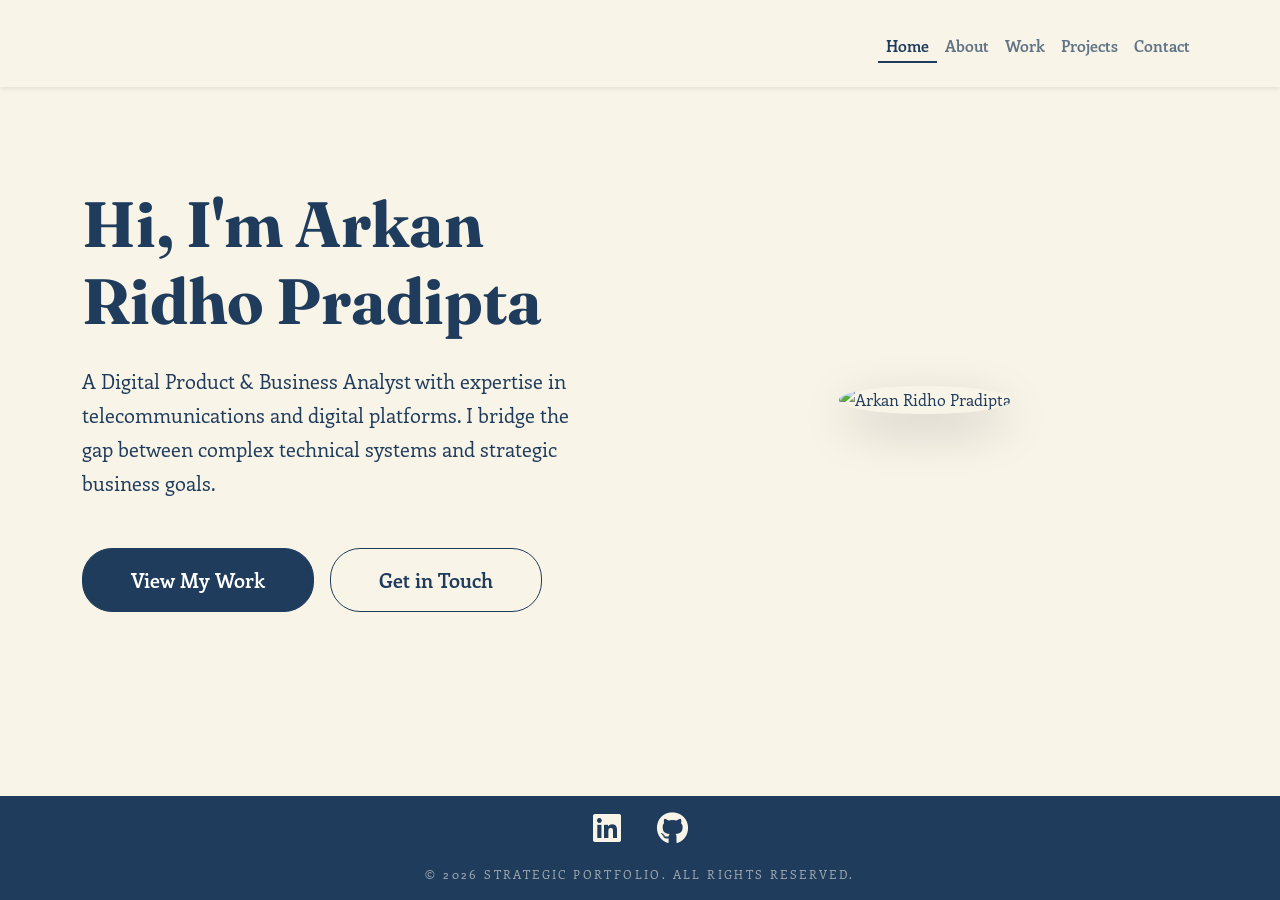
==== index.html @ 42a2ca0a "first commit" ====
<!DOCTYPE html>
<html lang="en">
<head>
    <title>Home - Arkan Ridho Pradipta | Digital Product & Business Analyst</title>
    <div id="head-placeholder"></div>
</head>
<body class="d-flex flex-column h-100">
    <div class="wrapper">
        <div id="navbar-placeholder"></div>

        <section class="hero-section">
            <div class="container hero-content py-5">
                <div class="row align-items-center">
                    <div class="col-lg-6 order-lg-2 text-center mb-4 mb-lg-0 animate-on-scroll">
                        <img src="https://avatars.githubusercontent.com/u/172613538?v=4" class="img-fluid hero-image shadow-lg" alt="Arkan Ridho Pradipta">
                    </div>
                    <div class="col-lg-6 order-lg-1 text-center text-lg-start pe-lg-5 stagger-children">
                        <h1 class="display-3 fw-bold mb-4">Hi, I'm Arkan Ridho Pradipta</h1>
                        <p class="lead mb-5">A Digital Product & Business Analyst with expertise in telecommunications and digital platforms. I bridge the gap between complex technical systems and strategic business goals.</p>
                        <div class="d-flex flex-column flex-sm-row justify-content-center justify-content-lg-start gap-3">
                            <a href="projects.html" class="btn btn-primary btn-lg px-5 py-3">View My Work</a>
                            <a href="contact.html" class="btn btn-outline-primary btn-lg px-5 py-3">Get in Touch</a>
                        </div>
                    </div>
                </div>
            </div>
        </section>
    </div>

    <!-- Placeholder Footer: Div ini memuat konten footer secara dinamis dari _footer.html -->
    <div id="footer-placeholder"></div>
    <script src="https://cdn.jsdelivr.net/npm/bootstrap@5.3.3/dist/js/bootstrap.bundle.min.js"></script>
    <script src="script.js"></script>
</body>
</html>
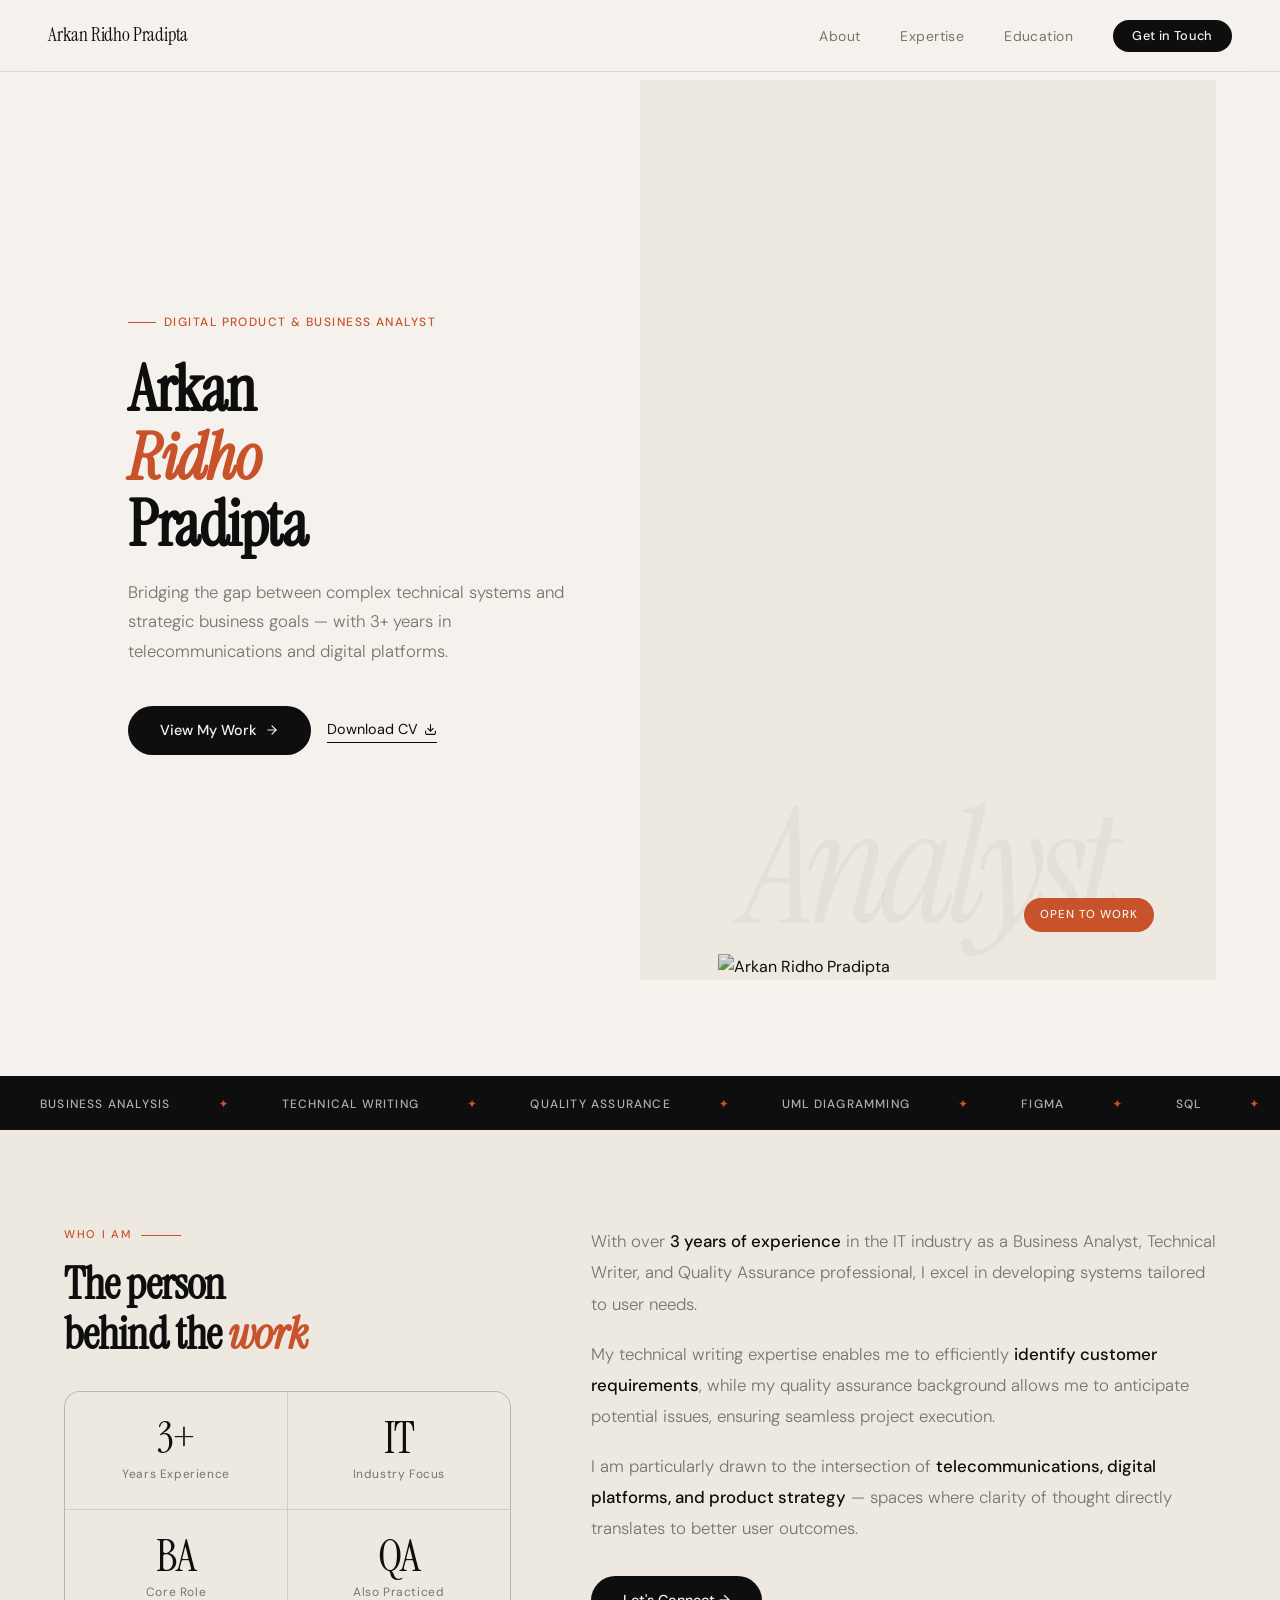
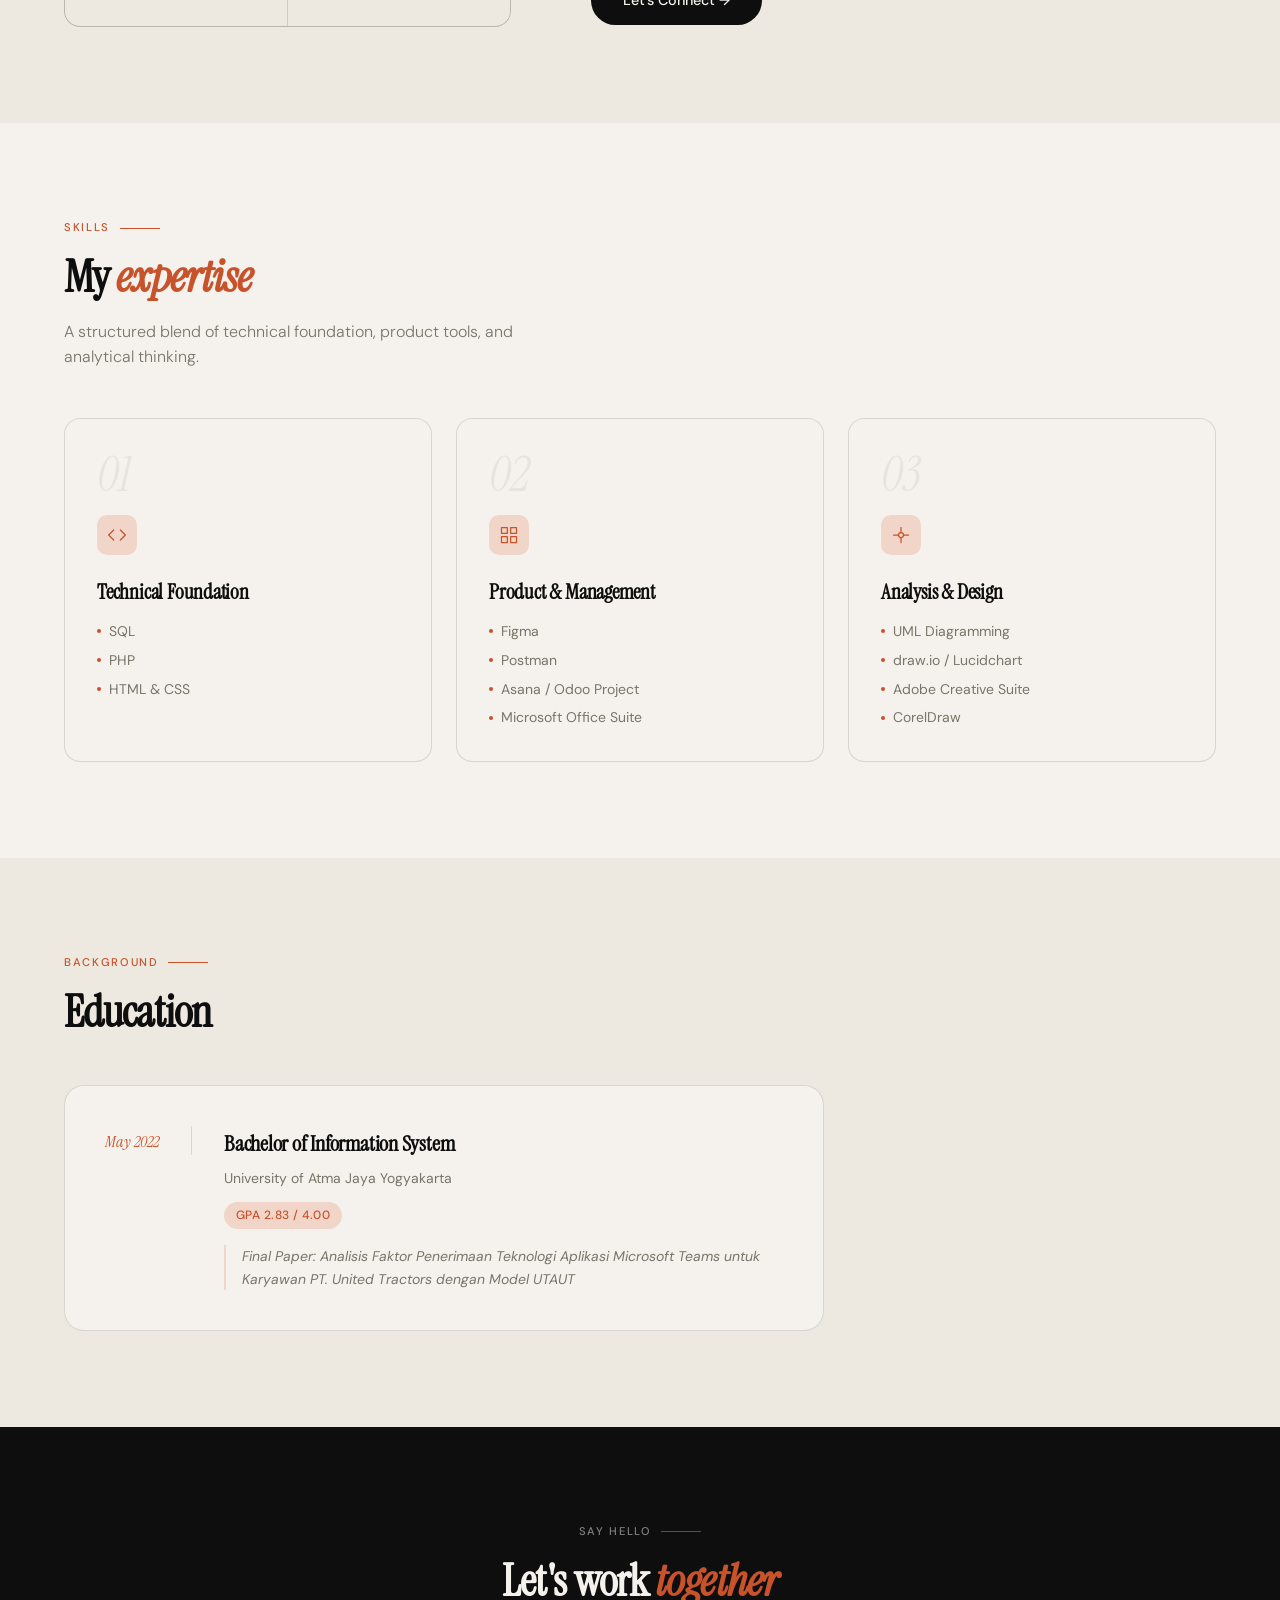
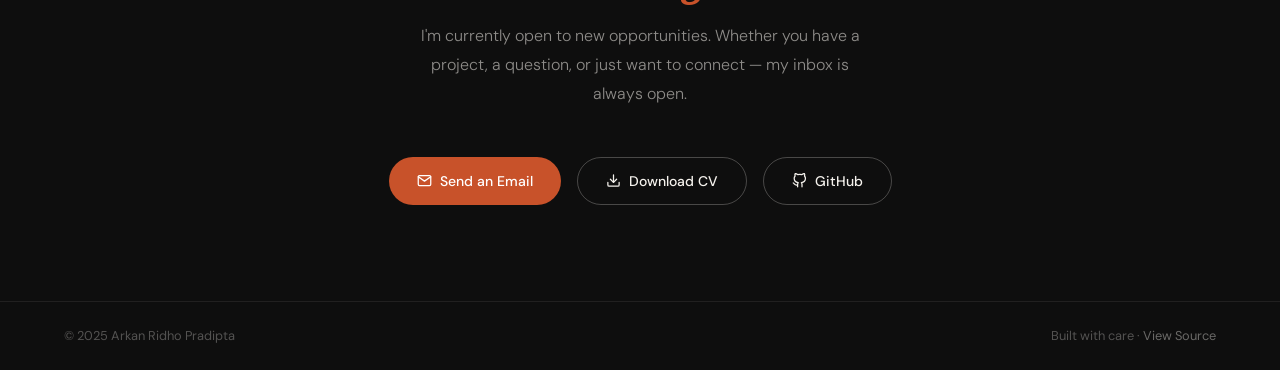
==== commit 2522368d: "redesign: new editorial portofolio layout" ====
--- a/index.html
+++ b/index.html
@@ -1,35 +1,740 @@
 <!DOCTYPE html>
 <html lang="en">
 <head>
-    <title>Home - Arkan Ridho Pradipta | Digital Product & Business Analyst</title>
-    <div id="head-placeholder"></div>
+<meta charset="UTF-8">
+<meta name="viewport" content="width=device-width, initial-scale=1.0">
+<title>Arkan Ridho Pradipta — Digital Product & Business Analyst</title>
+<link rel="preconnect" href="https://fonts.googleapis.com">
+<link rel="preconnect" href="https://fonts.gstatic.com" crossorigin>
+<link href="https://fonts.googleapis.com/css2?family=Instrument+Serif:ital@0;1&family=DM+Sans:ital,opsz,wght@0,9..40,300;0,9..40,400;0,9..40,500;1,9..40,300&display=swap" rel="stylesheet">
+<style>
+  *, *::before, *::after { box-sizing: border-box; margin: 0; padding: 0; }
+
+  :root {
+    --ink: #0e0e0e;
+    --paper: #f5f2ed;
+    --paper-warm: #ede9e0;
+    --accent: #c8522a;
+    --accent-light: #f0d5c8;
+    --muted: #7a7469;
+    --border: rgba(14,14,14,0.12);
+    --serif: 'Instrument Serif', Georgia, serif;
+    --sans: 'DM Sans', system-ui, sans-serif;
+  }
+
+  html { scroll-behavior: smooth; }
+
+  body {
+    background: var(--paper);
+    color: var(--ink);
+    font-family: var(--sans);
+    font-size: 16px;
+    line-height: 1.6;
+    overflow-x: hidden;
+  }
+
+  /* ── NAV ── */
+  nav {
+    position: fixed;
+    top: 0; left: 0; right: 0;
+    z-index: 100;
+    display: flex;
+    justify-content: space-between;
+    align-items: center;
+    padding: 1.25rem 3rem;
+    background: rgba(245,242,237,0.85);
+    backdrop-filter: blur(12px);
+    border-bottom: 1px solid var(--border);
+  }
+  .nav-logo {
+    font-family: var(--serif);
+    font-size: 1.2rem;
+    color: var(--ink);
+    text-decoration: none;
+    letter-spacing: -0.01em;
+  }
+  .nav-links {
+    display: flex;
+    gap: 2.5rem;
+    list-style: none;
+  }
+  .nav-links a {
+    color: var(--muted);
+    text-decoration: none;
+    font-size: 0.875rem;
+    font-weight: 400;
+    letter-spacing: 0.03em;
+    transition: color 0.2s;
+  }
+  .nav-links a:hover { color: var(--ink); }
+
+  .nav-cta {
+    background: var(--ink);
+    color: var(--paper) !important;
+    padding: 0.45rem 1.2rem;
+    border-radius: 100px;
+    font-size: 0.8rem !important;
+    font-weight: 500 !important;
+    transition: background 0.2s !important;
+  }
+  .nav-cta:hover { background: var(--accent) !important; color: #fff !important; }
+
+  /* ── HERO ── */
+  .hero {
+    min-height: 100vh;
+    display: grid;
+    grid-template-columns: 1fr 1fr;
+    align-items: center;
+    padding-top: 5rem;
+    overflow: hidden;
+  }
+
+  .hero-left {
+    padding: 5rem 3rem 5rem 4rem;
+    position: relative;
+    z-index: 2;
+  }
+
+  .hero-eyebrow {
+    display: inline-flex;
+    align-items: center;
+    gap: 0.5rem;
+    font-size: 0.75rem;
+    font-weight: 500;
+    letter-spacing: 0.12em;
+    text-transform: uppercase;
+    color: var(--accent);
+    margin-bottom: 1.5rem;
+  }
+  .hero-eyebrow::before {
+    content: '';
+    display: block;
+    width: 28px;
+    height: 1px;
+    background: var(--accent);
+  }
+
+  .hero-name {
+    font-family: var(--serif);
+    font-size: clamp(3rem, 5vw, 5.5rem);
+    line-height: 1.05;
+    letter-spacing: -0.02em;
+    color: var(--ink);
+    margin-bottom: 1.25rem;
+  }
+  .hero-name em {
+    font-style: italic;
+    color: var(--accent);
+  }
+
+  .hero-desc {
+    font-size: 1.05rem;
+    color: var(--muted);
+    max-width: 440px;
+    line-height: 1.75;
+    margin-bottom: 2.5rem;
+    font-weight: 300;
+  }
+
+  .hero-actions {
+    display: flex;
+    gap: 1rem;
+    align-items: center;
+    flex-wrap: wrap;
+  }
+  .btn-primary-hero {
+    background: var(--ink);
+    color: var(--paper);
+    text-decoration: none;
+    padding: 0.8rem 2rem;
+    border-radius: 100px;
+    font-size: 0.9rem;
+    font-weight: 500;
+    transition: background 0.2s, transform 0.15s;
+    display: inline-flex;
+    align-items: center;
+    gap: 0.5rem;
+  }
+  .btn-primary-hero:hover { background: var(--accent); transform: translateY(-1px); }
+  .btn-secondary-hero {
+    color: var(--ink);
+    text-decoration: none;
+    font-size: 0.9rem;
+    font-weight: 400;
+    display: inline-flex;
+    align-items: center;
+    gap: 0.4rem;
+    border-bottom: 1px solid var(--ink);
+    padding-bottom: 1px;
+    transition: color 0.2s, border-color 0.2s;
+  }
+  .btn-secondary-hero:hover { color: var(--accent); border-color: var(--accent); }
+
+  .hero-right {
+    height: 100vh;
+    position: relative;
+    background: var(--paper-warm);
+    display: flex;
+    align-items: flex-end;
+    justify-content: center;
+    overflow: hidden;
+  }
+  .hero-img-wrap {
+    position: relative;
+    width: 100%;
+    max-width: 420px;
+    margin: 0 auto;
+  }
+  .hero-img {
+    width: 100%;
+    display: block;
+    filter: grayscale(15%);
+    mix-blend-mode: multiply;
+  }
+  .hero-tag {
+    position: absolute;
+    background: var(--ink);
+    color: var(--paper);
+    font-size: 0.72rem;
+    font-weight: 500;
+    letter-spacing: 0.08em;
+    text-transform: uppercase;
+    padding: 0.5rem 1rem;
+    border-radius: 100px;
+  }
+  .hero-tag-1 { top: 2rem; left: -1rem; }
+  .hero-tag-2 { bottom: 3rem; right: -1rem; background: var(--accent); }
+  .hero-bg-text {
+    position: absolute;
+    bottom: -1rem;
+    left: 50%;
+    transform: translateX(-50%);
+    font-family: var(--serif);
+    font-size: 10rem;
+    color: rgba(14,14,14,0.04);
+    white-space: nowrap;
+    pointer-events: none;
+    letter-spacing: -0.05em;
+    font-style: italic;
+  }
+
+  /* ── MARQUEE STRIP ── */
+  .marquee-strip {
+    background: var(--ink);
+    color: var(--paper);
+    padding: 0.9rem 0;
+    overflow: hidden;
+    white-space: nowrap;
+  }
+  .marquee-inner {
+    display: inline-block;
+    animation: marquee 22s linear infinite;
+  }
+  .marquee-inner span {
+    font-size: 0.75rem;
+    font-weight: 500;
+    letter-spacing: 0.1em;
+    text-transform: uppercase;
+    margin: 0 2.5rem;
+    opacity: 0.7;
+  }
+  .marquee-inner .dot {
+    color: var(--accent);
+    opacity: 1;
+    margin: 0 0.5rem;
+  }
+  @keyframes marquee {
+    from { transform: translateX(0); }
+    to { transform: translateX(-50%); }
+  }
+
+  /* ── SECTIONS ── */
+  section { padding: 6rem 4rem; }
+
+  .section-label {
+    font-size: 0.7rem;
+    font-weight: 500;
+    letter-spacing: 0.15em;
+    text-transform: uppercase;
+    color: var(--accent);
+    margin-bottom: 1rem;
+    display: flex;
+    align-items: center;
+    gap: 0.6rem;
+  }
+  .section-label::after {
+    content: '';
+    flex: 1;
+    max-width: 40px;
+    height: 1px;
+    background: var(--accent);
+  }
+  .section-title {
+    font-family: var(--serif);
+    font-size: clamp(2.2rem, 3.5vw, 3.2rem);
+    line-height: 1.1;
+    letter-spacing: -0.02em;
+    margin-bottom: 1rem;
+  }
+  .section-title em { font-style: italic; color: var(--accent); }
+
+  /* ── ABOUT ── */
+  #about {
+    background: var(--paper-warm);
+    display: grid;
+    grid-template-columns: 1fr 1.4fr;
+    gap: 5rem;
+    align-items: start;
+  }
+  .about-stats {
+    display: grid;
+    grid-template-columns: 1fr 1fr;
+    gap: 1px;
+    background: var(--border);
+    border: 1px solid var(--border);
+    border-radius: 1rem;
+    overflow: hidden;
+    margin-top: 2rem;
+  }
+  .stat-cell {
+    background: var(--paper-warm);
+    padding: 1.5rem;
+    text-align: center;
+  }
+  .stat-num {
+    font-family: var(--serif);
+    font-size: 2.8rem;
+    line-height: 1;
+    letter-spacing: -0.03em;
+    color: var(--ink);
+    display: block;
+  }
+  .stat-label { font-size: 0.75rem; color: var(--muted); margin-top: 0.3rem; letter-spacing: 0.05em; }
+
+  .about-body p {
+    color: var(--muted);
+    font-weight: 300;
+    line-height: 1.85;
+    margin-bottom: 1.2rem;
+    font-size: 1.05rem;
+  }
+  .about-body p strong { color: var(--ink); font-weight: 500; }
+
+  /* ── EXPERTISE ── */
+  #expertise { background: var(--paper); }
+  .expertise-grid {
+    display: grid;
+    grid-template-columns: repeat(3, 1fr);
+    gap: 1.5rem;
+    margin-top: 3rem;
+  }
+  .expertise-card {
+    border: 1px solid var(--border);
+    border-radius: 1rem;
+    padding: 2rem;
+    background: var(--paper);
+    transition: border-color 0.2s, transform 0.2s, box-shadow 0.2s;
+    position: relative;
+    overflow: hidden;
+  }
+  .expertise-card::before {
+    content: '';
+    position: absolute;
+    top: 0; left: 0; right: 0;
+    height: 3px;
+    background: var(--accent);
+    transform: scaleX(0);
+    transform-origin: left;
+    transition: transform 0.3s ease;
+  }
+  .expertise-card:hover::before { transform: scaleX(1); }
+  .expertise-card:hover {
+    border-color: rgba(200,82,42,0.3);
+    transform: translateY(-3px);
+    box-shadow: 0 16px 40px rgba(14,14,14,0.08);
+  }
+  .expertise-num {
+    font-family: var(--serif);
+    font-size: 3rem;
+    color: rgba(14,14,14,0.06);
+    line-height: 1;
+    margin-bottom: 1rem;
+    font-style: italic;
+  }
+  .expertise-icon {
+    width: 40px;
+    height: 40px;
+    background: var(--accent-light);
+    border-radius: 10px;
+    display: flex;
+    align-items: center;
+    justify-content: center;
+    margin-bottom: 1.25rem;
+  }
+  .expertise-icon svg { width: 20px; height: 20px; stroke: var(--accent); fill: none; stroke-width: 1.5; stroke-linecap: round; stroke-linejoin: round; }
+  .expertise-card h3 {
+    font-family: var(--serif);
+    font-size: 1.3rem;
+    margin-bottom: 0.75rem;
+    letter-spacing: -0.01em;
+  }
+  .expertise-list {
+    list-style: none;
+    display: flex;
+    flex-direction: column;
+    gap: 0.4rem;
+  }
+  .expertise-list li {
+    font-size: 0.875rem;
+    color: var(--muted);
+    display: flex;
+    align-items: center;
+    gap: 0.5rem;
+  }
+  .expertise-list li::before {
+    content: '';
+    width: 4px;
+    height: 4px;
+    border-radius: 50%;
+    background: var(--accent);
+    flex-shrink: 0;
+  }
+
+  /* ── EDUCATION ── */
+  #education {
+    background: var(--paper-warm);
+  }
+  .edu-card {
+    max-width: 760px;
+    background: var(--paper);
+    border: 1px solid var(--border);
+    border-radius: 1.25rem;
+    padding: 2.5rem;
+    margin-top: 3rem;
+    display: grid;
+    grid-template-columns: auto 1fr;
+    gap: 2rem;
+    align-items: start;
+  }
+  .edu-year {
+    font-family: var(--serif);
+    font-size: 1rem;
+    color: var(--accent);
+    font-style: italic;
+    white-space: nowrap;
+    padding-top: 0.2rem;
+    border-right: 1px solid var(--border);
+    padding-right: 2rem;
+  }
+  .edu-body h3 {
+    font-family: var(--serif);
+    font-size: 1.4rem;
+    margin-bottom: 0.3rem;
+    letter-spacing: -0.01em;
+  }
+  .edu-school { font-size: 0.875rem; color: var(--muted); margin-bottom: 0.75rem; }
+  .edu-gpa {
+    display: inline-block;
+    background: var(--accent-light);
+    color: var(--accent);
+    font-size: 0.75rem;
+    font-weight: 500;
+    padding: 0.25rem 0.75rem;
+    border-radius: 100px;
+    letter-spacing: 0.04em;
+    margin-bottom: 1rem;
+  }
+  .edu-thesis {
+    font-size: 0.875rem;
+    color: var(--muted);
+    font-style: italic;
+    line-height: 1.6;
+    border-left: 2px solid var(--accent-light);
+    padding-left: 1rem;
+  }
+
+  /* ── CONTACT ── */
+  #contact {
+    background: var(--ink);
+    color: var(--paper);
+    text-align: center;
+  }
+  #contact .section-label { justify-content: center; color: rgba(245,242,237,0.5); }
+  #contact .section-label::after { background: rgba(245,242,237,0.3); }
+  #contact .section-title { color: var(--paper); }
+  #contact .section-title em { color: var(--accent); }
+  .contact-sub {
+    font-size: 1rem;
+    color: rgba(245,242,237,0.55);
+    max-width: 460px;
+    margin: 1rem auto 3rem;
+    font-weight: 300;
+    line-height: 1.8;
+  }
+  .contact-links {
+    display: flex;
+    justify-content: center;
+    gap: 1rem;
+    flex-wrap: wrap;
+  }
+  .contact-btn {
+    display: inline-flex;
+    align-items: center;
+    gap: 0.5rem;
+    text-decoration: none;
+    padding: 0.75rem 1.75rem;
+    border-radius: 100px;
+    font-size: 0.875rem;
+    font-weight: 500;
+    transition: all 0.2s;
+  }
+  .contact-btn-primary { background: var(--accent); color: #fff; }
+  .contact-btn-primary:hover { background: #b54520; transform: translateY(-1px); }
+  .contact-btn-outline { border: 1px solid rgba(245,242,237,0.25); color: var(--paper); }
+  .contact-btn-outline:hover { border-color: rgba(245,242,237,0.6); background: rgba(245,242,237,0.08); }
+
+  /* ── FOOTER ── */
+  footer {
+    background: var(--ink);
+    border-top: 1px solid rgba(245,242,237,0.08);
+    padding: 1.5rem 4rem;
+    display: flex;
+    justify-content: space-between;
+    align-items: center;
+    font-size: 0.8rem;
+    color: rgba(245,242,237,0.3);
+  }
+  footer a { color: rgba(245,242,237,0.4); text-decoration: none; }
+  footer a:hover { color: var(--accent); }
+
+  /* ── ANIMATIONS ── */
+  .fade-up {
+    opacity: 0;
+    transform: translateY(24px);
+    transition: opacity 0.6s ease, transform 0.6s ease;
+  }
+  .fade-up.visible { opacity: 1; transform: none; }
+  .fade-up:nth-child(2) { transition-delay: 0.1s; }
+  .fade-up:nth-child(3) { transition-delay: 0.2s; }
+  .fade-up:nth-child(4) { transition-delay: 0.3s; }
+
+  /* ── RESPONSIVE ── */
+  @media (max-width: 900px) {
+    nav { padding: 1rem 1.5rem; }
+    .nav-links { display: none; }
+    .hero { grid-template-columns: 1fr; min-height: auto; }
+    .hero-left { padding: 6rem 1.5rem 3rem; }
+    .hero-right { height: 55vw; }
+    #about { grid-template-columns: 1fr; padding: 4rem 1.5rem; gap: 2rem; }
+    section { padding: 4rem 1.5rem; }
+    .expertise-grid { grid-template-columns: 1fr; }
+    .edu-card { grid-template-columns: 1fr; gap: 1rem; }
+    .edu-year { border-right: none; border-bottom: 1px solid var(--border); padding-bottom: 1rem; padding-right: 0; }
+    footer { flex-direction: column; gap: 0.5rem; text-align: center; padding: 1.5rem; }
+  }
+</style>
 </head>
-<body class="d-flex flex-column h-100">
-    <div class="wrapper">
-        <div id="navbar-placeholder"></div>
-
-        <section class="hero-section">
-            <div class="container hero-content py-5">
-                <div class="row align-items-center">
-                    <div class="col-lg-6 order-lg-2 text-center mb-4 mb-lg-0 animate-on-scroll">
-                        <img src="https://avatars.githubusercontent.com/u/172613538?v=4" class="img-fluid hero-image shadow-lg" alt="Arkan Ridho Pradipta">
-                    </div>
-                    <div class="col-lg-6 order-lg-1 text-center text-lg-start pe-lg-5 stagger-children">
-                        <h1 class="display-3 fw-bold mb-4">Hi, I'm Arkan Ridho Pradipta</h1>
-                        <p class="lead mb-5">A Digital Product & Business Analyst with expertise in telecommunications and digital platforms. I bridge the gap between complex technical systems and strategic business goals.</p>
-                        <div class="d-flex flex-column flex-sm-row justify-content-center justify-content-lg-start gap-3">
-                            <a href="projects.html" class="btn btn-primary btn-lg px-5 py-3">View My Work</a>
-                            <a href="contact.html" class="btn btn-outline-primary btn-lg px-5 py-3">Get in Touch</a>
-                        </div>
-                    </div>
-                </div>
-            </div>
-        </section>
+<body>
+
+<!-- NAV -->
+<nav>
+  <a href="#" class="nav-logo">Arkan Ridho Pradipta</a>
+  <ul class="nav-links">
+    <li><a href="#about">About</a></li>
+    <li><a href="#expertise">Expertise</a></li>
+    <li><a href="#education">Education</a></li>
+    <li><a href="#contact" class="nav-cta">Get in Touch</a></li>
+  </ul>
+</nav>
+
+<!-- HERO -->
+<section class="hero">
+  <div class="hero-left">
+    <div class="hero-eyebrow">Digital Product & Business Analyst</div>
+    <h1 class="hero-name">
+      Arkan<br><em>Ridho</em><br>Pradipta
+    </h1>
+    <p class="hero-desc">
+      Bridging the gap between complex technical systems and strategic business goals — with 3+ years in telecommunications and digital platforms.
+    </p>
+    <div class="hero-actions">
+      <a href="#expertise" class="btn-primary-hero">
+        View My Work
+        <svg width="14" height="14" viewBox="0 0 24 24" fill="none" stroke="currentColor" stroke-width="2" stroke-linecap="round" stroke-linejoin="round"><line x1="5" y1="12" x2="19" y2="12"/><polyline points="12 5 19 12 12 19"/></svg>
+      </a>
+      <a href="CV_Arkan_Ridho_Pradipta.pdf" class="btn-secondary-hero" download>
+        Download CV
+        <svg width="13" height="13" viewBox="0 0 24 24" fill="none" stroke="currentColor" stroke-width="2" stroke-linecap="round" stroke-linejoin="round"><path d="M21 15v4a2 2 0 0 1-2 2H5a2 2 0 0 1-2-2v-4"/><polyline points="7 10 12 15 17 10"/><line x1="12" y1="15" x2="12" y2="3"/></svg>
+      </a>
     </div>
-
-    <!-- Placeholder Footer: Div ini memuat konten footer secara dinamis dari _footer.html -->
-    <div id="footer-placeholder"></div>
-    <script src="https://cdn.jsdelivr.net/npm/bootstrap@5.3.3/dist/js/bootstrap.bundle.min.js"></script>
-    <script src="script.js"></script>
+  </div>
+  <div class="hero-right">
+    <div class="hero-bg-text">Analyst</div>
+    <div class="hero-img-wrap">
+      <img src="https://avatars.githubusercontent.com/u/172613538?v=4" class="hero-img" alt="Arkan Ridho Pradipta">
+      <span class="hero-tag hero-tag-1">Based in Indonesia</span>
+      <span class="hero-tag hero-tag-2">Open to Work</span>
+    </div>
+  </div>
+</section>
+
+<!-- MARQUEE -->
+<div class="marquee-strip">
+  <div class="marquee-inner">
+    <span>Business Analysis</span><span class="dot">✦</span>
+    <span>Technical Writing</span><span class="dot">✦</span>
+    <span>Quality Assurance</span><span class="dot">✦</span>
+    <span>UML Diagramming</span><span class="dot">✦</span>
+    <span>Figma</span><span class="dot">✦</span>
+    <span>SQL</span><span class="dot">✦</span>
+    <span>Postman</span><span class="dot">✦</span>
+    <span>Product Management</span><span class="dot">✦</span>
+    <span>Business Analysis</span><span class="dot">✦</span>
+    <span>Technical Writing</span><span class="dot">✦</span>
+    <span>Quality Assurance</span><span class="dot">✦</span>
+    <span>UML Diagramming</span><span class="dot">✦</span>
+    <span>Figma</span><span class="dot">✦</span>
+    <span>SQL</span><span class="dot">✦</span>
+    <span>Postman</span><span class="dot">✦</span>
+    <span>Product Management</span><span class="dot">✦</span>
+  </div>
+</div>
+
+<!-- ABOUT -->
+<section id="about">
+  <div class="about-left fade-up">
+    <div class="section-label">Who I am</div>
+    <h2 class="section-title">The person<br>behind the <em>work</em></h2>
+    <div class="about-stats">
+      <div class="stat-cell">
+        <span class="stat-num">3+</span>
+        <div class="stat-label">Years Experience</div>
+      </div>
+      <div class="stat-cell">
+        <span class="stat-num">IT</span>
+        <div class="stat-label">Industry Focus</div>
+      </div>
+      <div class="stat-cell">
+        <span class="stat-num">BA</span>
+        <div class="stat-label">Core Role</div>
+      </div>
+      <div class="stat-cell">
+        <span class="stat-num">QA</span>
+        <div class="stat-label">Also Practiced</div>
+      </div>
+    </div>
+  </div>
+  <div class="about-body fade-up">
+    <p>With over <strong>3 years of experience</strong> in the IT industry as a Business Analyst, Technical Writer, and Quality Assurance professional, I excel in developing systems tailored to user needs.</p>
+    <p>My technical writing expertise enables me to efficiently <strong>identify customer requirements</strong>, while my quality assurance background allows me to anticipate potential issues, ensuring seamless project execution.</p>
+    <p>I am particularly drawn to the intersection of <strong>telecommunications, digital platforms, and product strategy</strong> — spaces where clarity of thought directly translates to better user outcomes.</p>
+    <div style="margin-top: 2rem;">
+      <a href="#contact" class="btn-primary-hero" style="display: inline-flex;">Let's Connect →</a>
+    </div>
+  </div>
+</section>
+
+<!-- EXPERTISE -->
+<section id="expertise">
+  <div class="fade-up">
+    <div class="section-label">Skills</div>
+    <h2 class="section-title">My <em>expertise</em></h2>
+    <p style="color: var(--muted); max-width: 480px; font-weight: 300; margin-top: 0.5rem;">A structured blend of technical foundation, product tools, and analytical thinking.</p>
+  </div>
+  <div class="expertise-grid">
+    <div class="expertise-card fade-up">
+      <div class="expertise-num">01</div>
+      <div class="expertise-icon">
+        <svg viewBox="0 0 24 24"><polyline points="16 18 22 12 16 6"/><polyline points="8 6 2 12 8 18"/></svg>
+      </div>
+      <h3>Technical Foundation</h3>
+      <ul class="expertise-list">
+        <li>SQL</li>
+        <li>PHP</li>
+        <li>HTML & CSS</li>
+      </ul>
+    </div>
+    <div class="expertise-card fade-up">
+      <div class="expertise-num">02</div>
+      <div class="expertise-icon">
+        <svg viewBox="0 0 24 24"><rect x="3" y="3" width="7" height="7"/><rect x="14" y="3" width="7" height="7"/><rect x="14" y="14" width="7" height="7"/><rect x="3" y="14" width="7" height="7"/></svg>
+      </div>
+      <h3>Product & Management</h3>
+      <ul class="expertise-list">
+        <li>Figma</li>
+        <li>Postman</li>
+        <li>Asana / Odoo Project</li>
+        <li>Microsoft Office Suite</li>
+      </ul>
+    </div>
+    <div class="expertise-card fade-up">
+      <div class="expertise-num">03</div>
+      <div class="expertise-icon">
+        <svg viewBox="0 0 24 24"><circle cx="12" cy="12" r="3"/><line x1="12" y1="3" x2="12" y2="9"/><line x1="12" y1="15" x2="12" y2="21"/><line x1="3" y1="12" x2="9" y2="12"/><line x1="15" y1="12" x2="21" y2="12"/></svg>
+      </div>
+      <h3>Analysis & Design</h3>
+      <ul class="expertise-list">
+        <li>UML Diagramming</li>
+        <li>draw.io / Lucidchart</li>
+        <li>Adobe Creative Suite</li>
+        <li>CorelDraw</li>
+      </ul>
+    </div>
+  </div>
+</section>
+
+<!-- EDUCATION -->
+<section id="education">
+  <div class="fade-up">
+    <div class="section-label">Background</div>
+    <h2 class="section-title">Education</h2>
+  </div>
+  <div class="edu-card fade-up">
+    <div class="edu-year">May 2022</div>
+    <div class="edu-body">
+      <h3>Bachelor of Information System</h3>
+      <p class="edu-school">University of Atma Jaya Yogyakarta</p>
+      <span class="edu-gpa">GPA 2.83 / 4.00</span>
+      <p class="edu-thesis">
+        Final Paper: Analisis Faktor Penerimaan Teknologi Aplikasi Microsoft Teams untuk Karyawan PT. United Tractors dengan Model UTAUT
+      </p>
+    </div>
+  </div>
+</section>
+
+<!-- CONTACT -->
+<section id="contact">
+  <div class="section-label">Say hello</div>
+  <h2 class="section-title">Let's work <em>together</em></h2>
+  <p class="contact-sub">I'm currently open to new opportunities. Whether you have a project, a question, or just want to connect — my inbox is always open.</p>
+  <div class="contact-links">
+    <a href="mailto:pradiptarkan@gmail.com" class="contact-btn contact-btn-primary">
+      <svg width="15" height="15" viewBox="0 0 24 24" fill="none" stroke="currentColor" stroke-width="2" stroke-linecap="round" stroke-linejoin="round"><path d="M4 4h16c1.1 0 2 .9 2 2v12c0 1.1-.9 2-2 2H4c-1.1 0-2-.9-2-2V6c0-1.1.9-2 2-2z"/><polyline points="22,6 12,13 2,6"/></svg>
+      Send an Email
+    </a>
+    <a href="CV_Arkan_Ridho_Pradipta.pdf" class="contact-btn contact-btn-outline" download>
+      <svg width="15" height="15" viewBox="0 0 24 24" fill="none" stroke="currentColor" stroke-width="2" stroke-linecap="round" stroke-linejoin="round"><path d="M21 15v4a2 2 0 0 1-2 2H5a2 2 0 0 1-2-2v-4"/><polyline points="7 10 12 15 17 10"/><line x1="12" y1="15" x2="12" y2="3"/></svg>
+      Download CV
+    </a>
+    <a href="https://github.com/pradiptarkan" class="contact-btn contact-btn-outline" target="_blank">
+      <svg width="15" height="15" viewBox="0 0 24 24" fill="none" stroke="currentColor" stroke-width="2" stroke-linecap="round" stroke-linejoin="round"><path d="M9 19c-5 1.5-5-2.5-7-3m14 6v-3.87a3.37 3.37 0 0 0-.94-2.61c3.14-.35 6.44-1.54 6.44-7A5.44 5.44 0 0 0 20 4.77 5.07 5.07 0 0 0 19.91 1S18.73.65 16 2.48a13.38 13.38 0 0 0-7 0C6.27.65 5.09 1 5.09 1A5.07 5.07 0 0 0 5 4.77a5.44 5.44 0 0 0-1.5 3.78c0 5.42 3.3 6.61 6.44 7A3.37 3.37 0 0 0 9 18.13V22"/></svg>
+      GitHub
+    </a>
+  </div>
+</section>
+
+<footer>
+  <span>© 2025 Arkan Ridho Pradipta</span>
+  <span>Built with care · <a href="https://github.com/pradiptarkan/portofolio">View Source</a></span>
+</footer>
+
+<script>
+  const observer = new IntersectionObserver((entries) => {
+    entries.forEach(el => {
+      if (el.isIntersecting) { el.target.classList.add('visible'); }
+    });
+  }, { threshold: 0.1 });
+  document.querySelectorAll('.fade-up').forEach(el => observer.observe(el));
+</script>
 </body>
 </html>
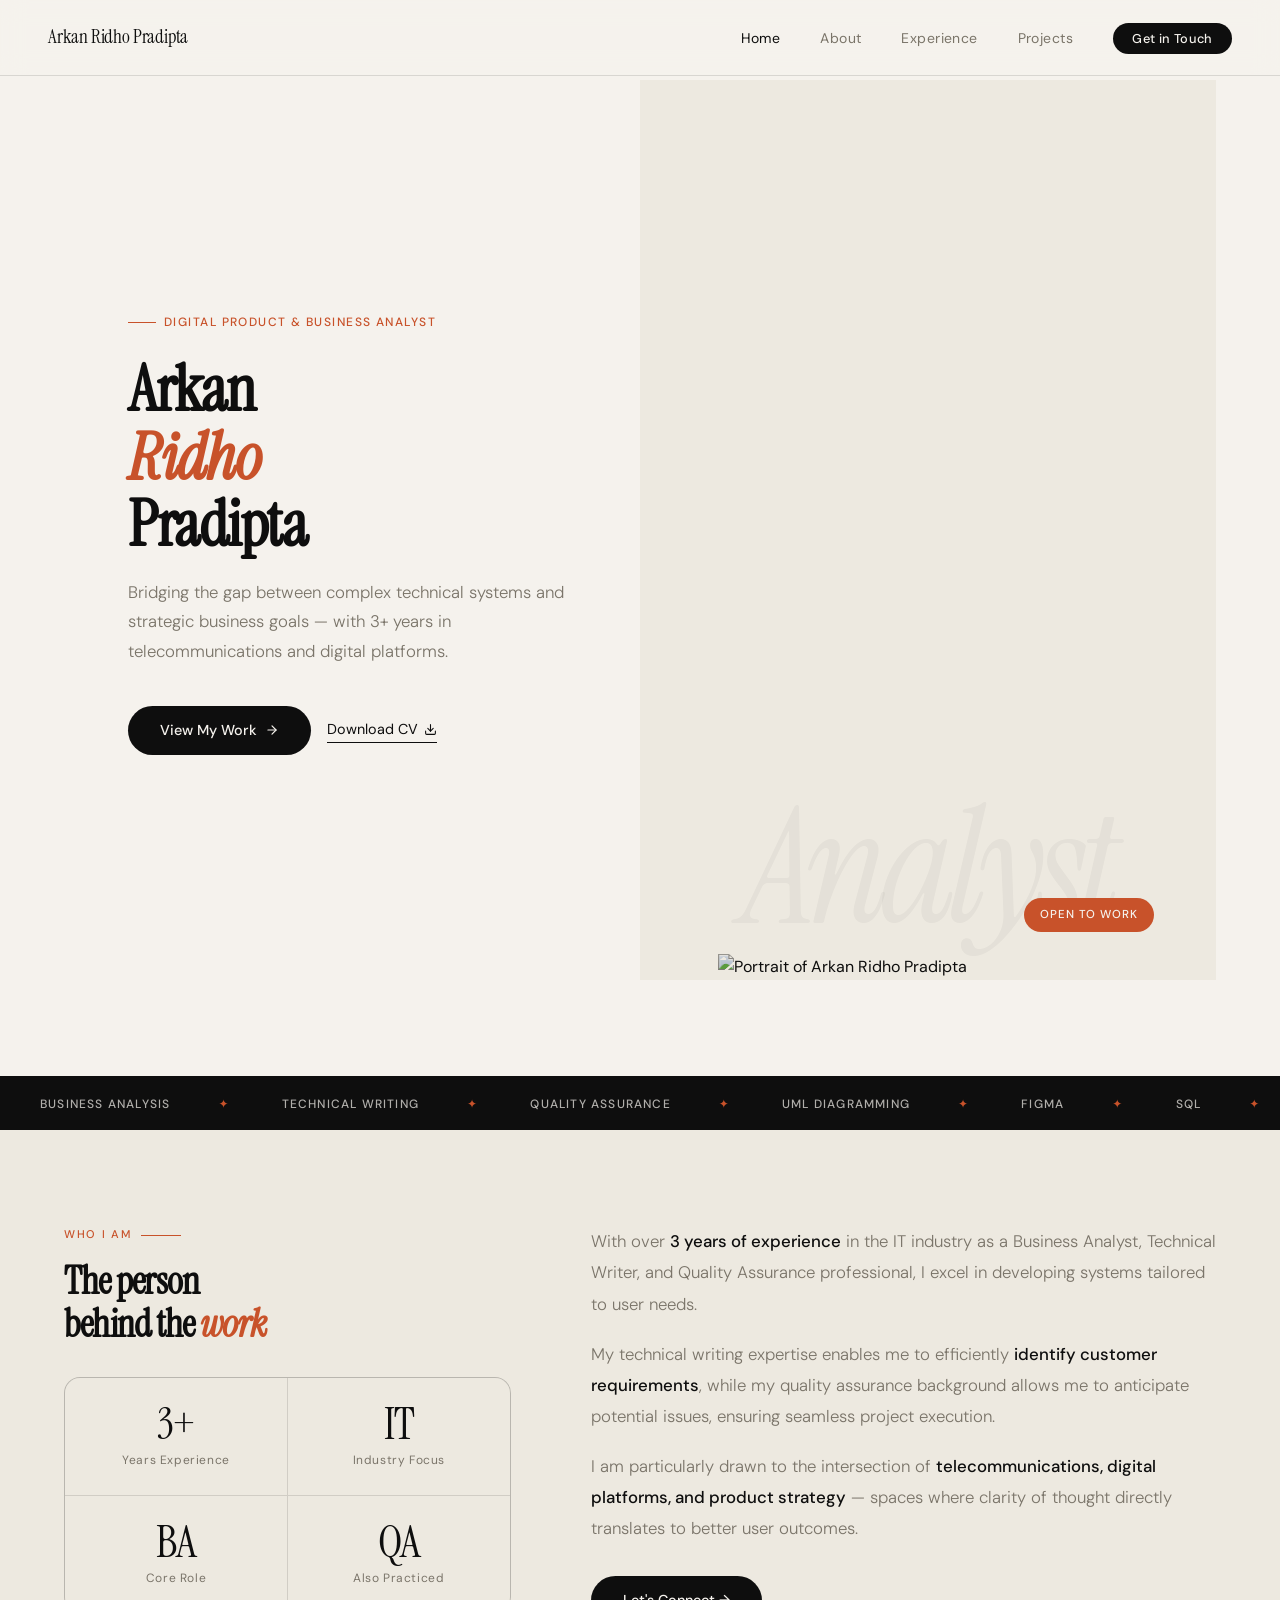
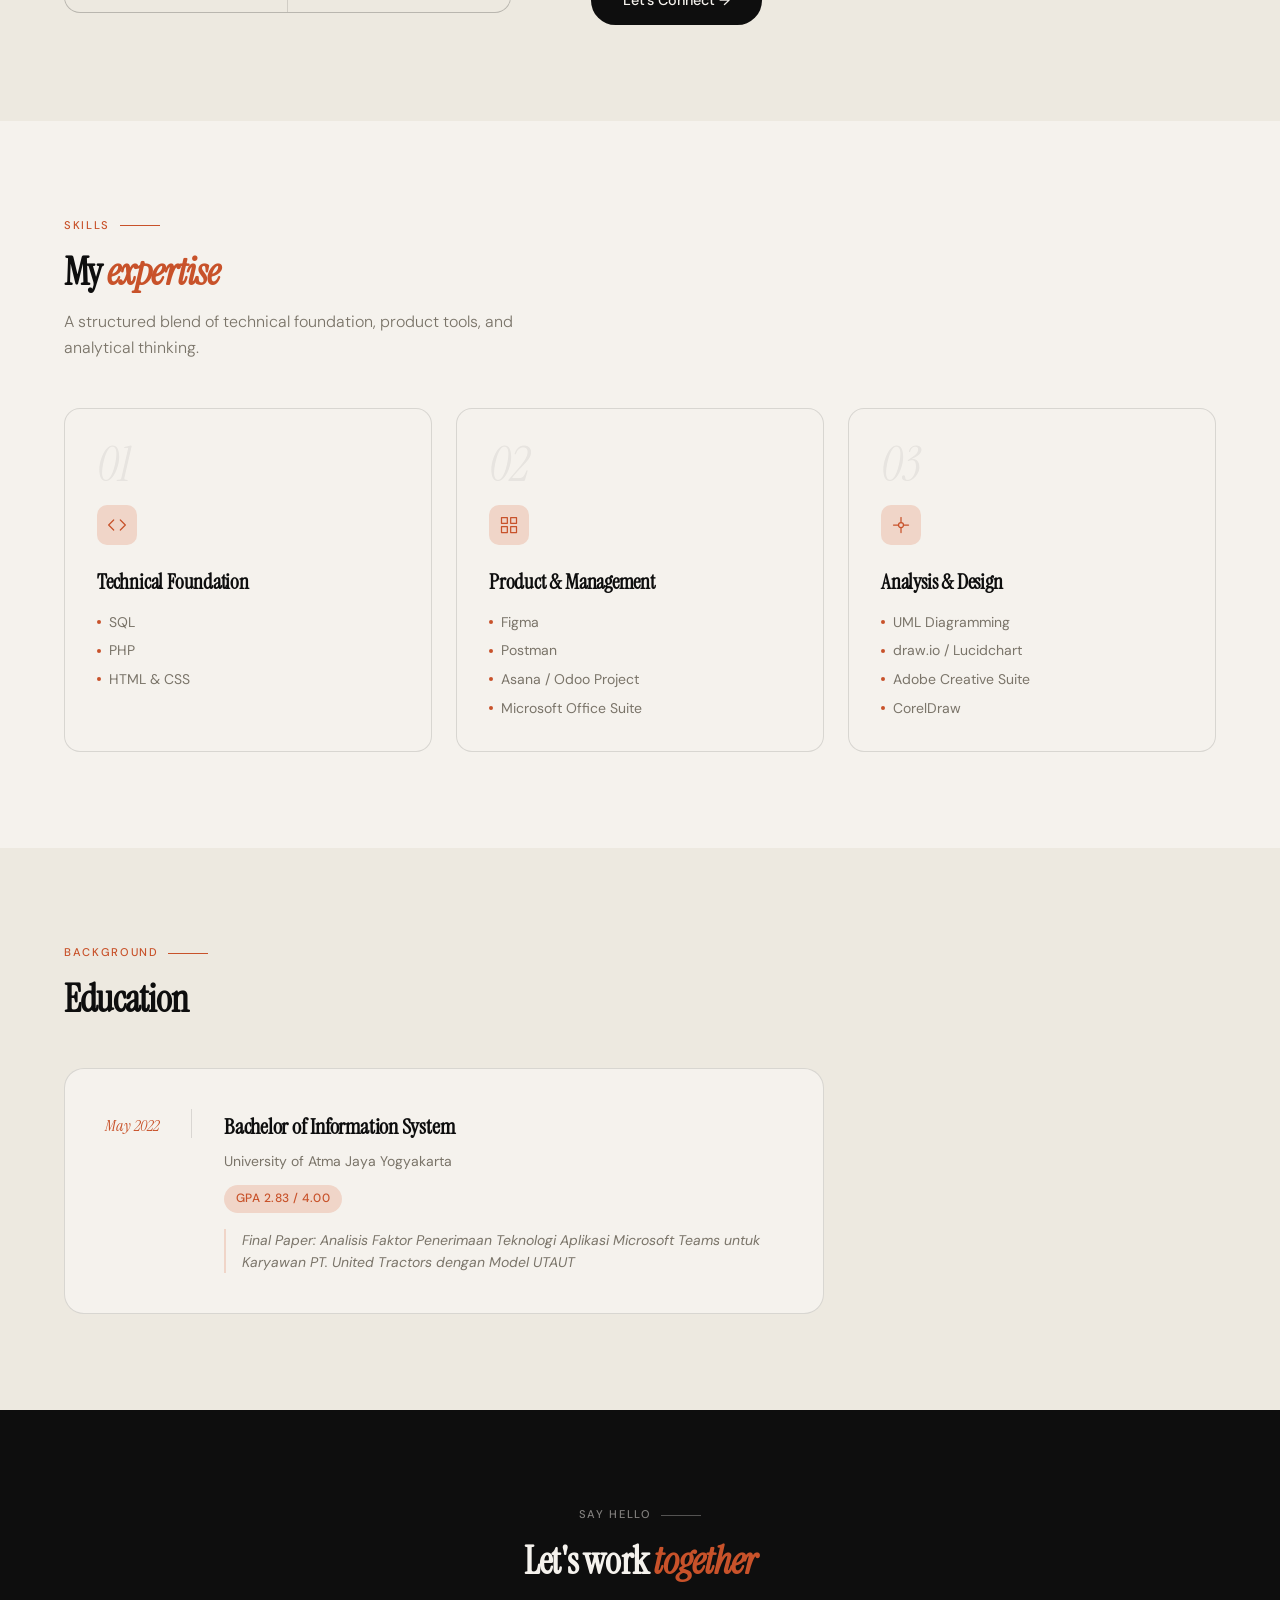
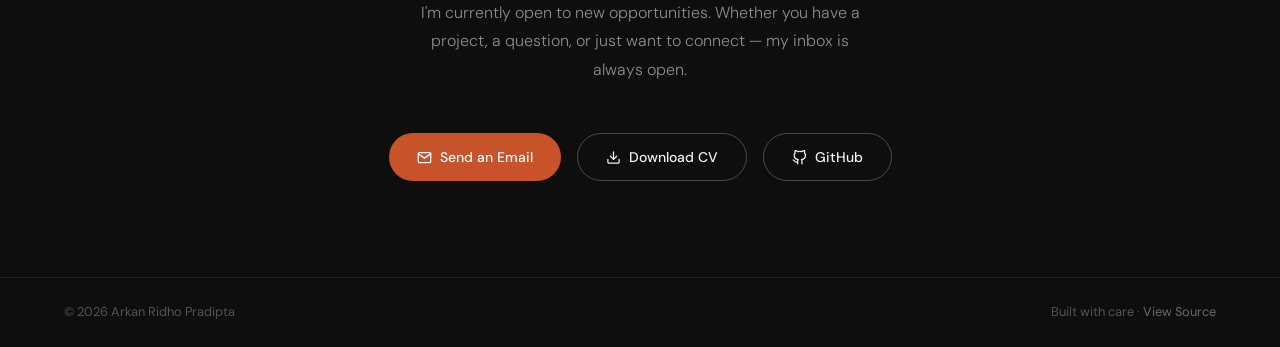
==== commit 25a7a0a9: "refactor: shared design system, mobile nav, Web3Forms, case studies, SEO" ====
--- a/index.html
+++ b/index.html
@@ -3,82 +3,33 @@
 <head>
 <meta charset="UTF-8">
 <meta name="viewport" content="width=device-width, initial-scale=1.0">
-<title>Arkan Ridho Pradipta — Digital Product & Business Analyst</title>
+<meta name="description" content="Arkan Ridho Pradipta — Digital Product & Business Analyst. I translate business requirements into functional specifications, user journeys, and implementation-ready documentation.">
+<meta property="og:type" content="website">
+<meta property="og:title" content="Arkan Ridho Pradipta — Digital Product & Business Analyst">
+<meta property="og:description" content="Bridging complex technical systems and strategic business goals. 3+ years in telecommunications and digital platforms.">
+<meta property="og:locale" content="en_US">
+<link rel="canonical" href="https://pradiptarkan.github.io/portofolio/index.html">
+<script type="application/ld+json">
+{
+  "@context": "https://schema.org",
+  "@type": "Person",
+  "name": "Arkan Ridho Pradipta",
+  "url": "https://pradiptarkan.github.io/portofolio/",
+  "jobTitle": "Business Analyst",
+  "email": "mailto:pradiptarkan@gmail.com",
+  "knowsAbout": ["Business Analysis", "Technical Writing", "Quality Assurance", "Requirements Analysis", "SDLC", "UAT"],
+  "sameAs": [
+    "https://github.com/pradiptarkan",
+    "https://www.linkedin.com/in/pradiptarkan/"
+  ]
+}
+</script>
+<title>Arkan Ridho Pradipta — Digital Product &amp; Business Analyst</title>
 <link rel="preconnect" href="https://fonts.googleapis.com">
 <link rel="preconnect" href="https://fonts.gstatic.com" crossorigin>
 <link href="https://fonts.googleapis.com/css2?family=Instrument+Serif:ital@0;1&family=DM+Sans:ital,opsz,wght@0,9..40,300;0,9..40,400;0,9..40,500;1,9..40,300&display=swap" rel="stylesheet">
+<link rel="stylesheet" href="styles.css">
 <style>
-  *, *::before, *::after { box-sizing: border-box; margin: 0; padding: 0; }
-
-  :root {
-    --ink: #0e0e0e;
-    --paper: #f5f2ed;
-    --paper-warm: #ede9e0;
-    --accent: #c8522a;
-    --accent-light: #f0d5c8;
-    --muted: #7a7469;
-    --border: rgba(14,14,14,0.12);
-    --serif: 'Instrument Serif', Georgia, serif;
-    --sans: 'DM Sans', system-ui, sans-serif;
-  }
-
-  html { scroll-behavior: smooth; }
-
-  body {
-    background: var(--paper);
-    color: var(--ink);
-    font-family: var(--sans);
-    font-size: 16px;
-    line-height: 1.6;
-    overflow-x: hidden;
-  }
-
-  /* ── NAV ── */
-  nav {
-    position: fixed;
-    top: 0; left: 0; right: 0;
-    z-index: 100;
-    display: flex;
-    justify-content: space-between;
-    align-items: center;
-    padding: 1.25rem 3rem;
-    background: rgba(245,242,237,0.85);
-    backdrop-filter: blur(12px);
-    border-bottom: 1px solid var(--border);
-  }
-  .nav-logo {
-    font-family: var(--serif);
-    font-size: 1.2rem;
-    color: var(--ink);
-    text-decoration: none;
-    letter-spacing: -0.01em;
-  }
-  .nav-links {
-    display: flex;
-    gap: 2.5rem;
-    list-style: none;
-  }
-  .nav-links a {
-    color: var(--muted);
-    text-decoration: none;
-    font-size: 0.875rem;
-    font-weight: 400;
-    letter-spacing: 0.03em;
-    transition: color 0.2s;
-  }
-  .nav-links a:hover { color: var(--ink); }
-
-  .nav-cta {
-    background: var(--ink);
-    color: var(--paper) !important;
-    padding: 0.45rem 1.2rem;
-    border-radius: 100px;
-    font-size: 0.8rem !important;
-    font-weight: 500 !important;
-    transition: background 0.2s !important;
-  }
-  .nav-cta:hover { background: var(--accent) !important; color: #fff !important; }
-
   /* ── HERO ── */
   .hero {
     min-height: 100vh;
@@ -88,13 +39,11 @@
     padding-top: 5rem;
     overflow: hidden;
   }
-
   .hero-left {
     padding: 5rem 3rem 5rem 4rem;
     position: relative;
     z-index: 2;
   }
-
   .hero-eyebrow {
     display: inline-flex;
     align-items: center;
@@ -113,7 +62,6 @@
     height: 1px;
     background: var(--accent);
   }
-
   .hero-name {
     font-family: var(--serif);
     font-size: clamp(3rem, 5vw, 5.5rem);
@@ -122,11 +70,7 @@
     color: var(--ink);
     margin-bottom: 1.25rem;
   }
-  .hero-name em {
-    font-style: italic;
-    color: var(--accent);
-  }
-
+  .hero-name em { font-style: italic; color: var(--accent); }
   .hero-desc {
     font-size: 1.05rem;
     color: var(--muted);
@@ -135,28 +79,13 @@
     margin-bottom: 2.5rem;
     font-weight: 300;
   }
-
   .hero-actions {
     display: flex;
     gap: 1rem;
     align-items: center;
     flex-wrap: wrap;
   }
-  .btn-primary-hero {
-    background: var(--ink);
-    color: var(--paper);
-    text-decoration: none;
-    padding: 0.8rem 2rem;
-    border-radius: 100px;
-    font-size: 0.9rem;
-    font-weight: 500;
-    transition: background 0.2s, transform 0.15s;
-    display: inline-flex;
-    align-items: center;
-    gap: 0.5rem;
-  }
-  .btn-primary-hero:hover { background: var(--accent); transform: translateY(-1px); }
-  .btn-secondary-hero {
+  .hero-link {
     color: var(--ink);
     text-decoration: none;
     font-size: 0.9rem;
@@ -168,8 +97,7 @@
     padding-bottom: 1px;
     transition: color 0.2s, border-color 0.2s;
   }
-  .btn-secondary-hero:hover { color: var(--accent); border-color: var(--accent); }
-
+  .hero-link:hover { color: var(--accent); border-color: var(--accent); }
   .hero-right {
     height: 100vh;
     position: relative;
@@ -179,12 +107,7 @@
     justify-content: center;
     overflow: hidden;
   }
-  .hero-img-wrap {
-    position: relative;
-    width: 100%;
-    max-width: 420px;
-    margin: 0 auto;
-  }
+  .hero-img-wrap { position: relative; width: 100%; max-width: 420px; margin: 0 auto; }
   .hero-img {
     width: 100%;
     display: block;
@@ -238,45 +161,11 @@
     margin: 0 2.5rem;
     opacity: 0.7;
   }
-  .marquee-inner .dot {
-    color: var(--accent);
-    opacity: 1;
-    margin: 0 0.5rem;
-  }
+  .marquee-inner .dot { color: var(--accent); opacity: 1; margin: 0 0.5rem; }
   @keyframes marquee {
     from { transform: translateX(0); }
     to { transform: translateX(-50%); }
   }
-
-  /* ── SECTIONS ── */
-  section { padding: 6rem 4rem; }
-
-  .section-label {
-    font-size: 0.7rem;
-    font-weight: 500;
-    letter-spacing: 0.15em;
-    text-transform: uppercase;
-    color: var(--accent);
-    margin-bottom: 1rem;
-    display: flex;
-    align-items: center;
-    gap: 0.6rem;
-  }
-  .section-label::after {
-    content: '';
-    flex: 1;
-    max-width: 40px;
-    height: 1px;
-    background: var(--accent);
-  }
-  .section-title {
-    font-family: var(--serif);
-    font-size: clamp(2.2rem, 3.5vw, 3.2rem);
-    line-height: 1.1;
-    letter-spacing: -0.02em;
-    margin-bottom: 1rem;
-  }
-  .section-title em { font-style: italic; color: var(--accent); }
 
   /* ── ABOUT ── */
   #about {
@@ -296,11 +185,7 @@
     overflow: hidden;
     margin-top: 2rem;
   }
-  .stat-cell {
-    background: var(--paper-warm);
-    padding: 1.5rem;
-    text-align: center;
-  }
+  .stat-cell { background: var(--paper-warm); padding: 1.5rem; text-align: center; }
   .stat-num {
     font-family: var(--serif);
     font-size: 2.8rem;
@@ -310,7 +195,6 @@
     display: block;
   }
   .stat-label { font-size: 0.75rem; color: var(--muted); margin-top: 0.3rem; letter-spacing: 0.05em; }
-
   .about-body p {
     color: var(--muted);
     font-weight: 300;
@@ -378,12 +262,7 @@
     margin-bottom: 0.75rem;
     letter-spacing: -0.01em;
   }
-  .expertise-list {
-    list-style: none;
-    display: flex;
-    flex-direction: column;
-    gap: 0.4rem;
-  }
+  .expertise-list { list-style: none; display: flex; flex-direction: column; gap: 0.4rem; }
   .expertise-list li {
     font-size: 0.875rem;
     color: var(--muted);
@@ -401,9 +280,7 @@
   }
 
   /* ── EDUCATION ── */
-  #education {
-    background: var(--paper-warm);
-  }
+  #education { background: var(--paper-warm); }
   .edu-card {
     max-width: 760px;
     background: var(--paper);
@@ -486,6 +363,7 @@
     border-radius: 100px;
     font-size: 0.875rem;
     font-weight: 500;
+    font-family: var(--sans);
     transition: all 0.2s;
   }
   .contact-btn-primary { background: var(--accent); color: #fff; }
@@ -493,64 +371,39 @@
   .contact-btn-outline { border: 1px solid rgba(245,242,237,0.25); color: var(--paper); }
   .contact-btn-outline:hover { border-color: rgba(245,242,237,0.6); background: rgba(245,242,237,0.08); }
 
-  /* ── FOOTER ── */
-  footer {
-    background: var(--ink);
-    border-top: 1px solid rgba(245,242,237,0.08);
-    padding: 1.5rem 4rem;
-    display: flex;
-    justify-content: space-between;
-    align-items: center;
-    font-size: 0.8rem;
-    color: rgba(245,242,237,0.3);
-  }
-  footer a { color: rgba(245,242,237,0.4); text-decoration: none; }
-  footer a:hover { color: var(--accent); }
-
-  /* ── ANIMATIONS ── */
-  .fade-up {
-    opacity: 0;
-    transform: translateY(24px);
-    transition: opacity 0.6s ease, transform 0.6s ease;
-  }
-  .fade-up.visible { opacity: 1; transform: none; }
-  .fade-up:nth-child(2) { transition-delay: 0.1s; }
-  .fade-up:nth-child(3) { transition-delay: 0.2s; }
-  .fade-up:nth-child(4) { transition-delay: 0.3s; }
-
-  /* ── RESPONSIVE ── */
+  /* ── RESPONSIVE (page-specific) ── */
   @media (max-width: 900px) {
-    nav { padding: 1rem 1.5rem; }
-    .nav-links { display: none; }
     .hero { grid-template-columns: 1fr; min-height: auto; }
-    .hero-left { padding: 6rem 1.5rem 3rem; }
+    .hero-left { padding: calc(var(--nav-height) + 3rem) 1.5rem 3rem; }
     .hero-right { height: 55vw; }
-    #about { grid-template-columns: 1fr; padding: 4rem 1.5rem; gap: 2rem; }
-    section { padding: 4rem 1.5rem; }
+    #about { grid-template-columns: 1fr; gap: 2rem; }
     .expertise-grid { grid-template-columns: 1fr; }
     .edu-card { grid-template-columns: 1fr; gap: 1rem; }
     .edu-year { border-right: none; border-bottom: 1px solid var(--border); padding-bottom: 1rem; padding-right: 0; }
-    footer { flex-direction: column; gap: 0.5rem; text-align: center; padding: 1.5rem; }
   }
 </style>
 </head>
 <body>
 
 <!-- NAV -->
-<nav>
-  <a href="#" class="nav-logo">Arkan Ridho Pradipta</a>
-  <ul class="nav-links">
-    <li><a href="#about">About</a></li>
-    <li><a href="#expertise">Expertise</a></li>
-    <li><a href="#education">Education</a></li>
-    <li><a href="#contact" class="nav-cta">Get in Touch</a></li>
+<nav class="nav" aria-label="Main navigation">
+  <a href="index.html" class="nav-logo" aria-label="Arkan Ridho Pradipta — Home">Arkan Ridho Pradipta</a>
+  <button class="nav-toggle" id="nav-toggle" aria-label="Toggle navigation menu" aria-expanded="false" aria-controls="nav-links">
+    <svg viewBox="0 0 24 24" aria-hidden="true"><line x1="3" y1="6" x2="21" y2="6"/><line x1="3" y1="12" x2="21" y2="12"/><line x1="3" y1="18" x2="21" y2="18"/></svg>
+  </button>
+  <ul class="nav-links" id="nav-links">
+    <li><a href="index.html">Home</a></li>
+    <li><a href="about.html">About</a></li>
+    <li><a href="work.html">Experience</a></li>
+    <li><a href="projects.html">Projects</a></li>
+    <li><a href="contact.html" class="nav-cta">Get in Touch</a></li>
   </ul>
 </nav>
 
 <!-- HERO -->
-<section class="hero">
+<section class="hero" aria-label="Introduction">
   <div class="hero-left">
-    <div class="hero-eyebrow">Digital Product & Business Analyst</div>
+    <div class="hero-eyebrow">Digital Product &amp; Business Analyst</div>
     <h1 class="hero-name">
       Arkan<br><em>Ridho</em><br>Pradipta
     </h1>
@@ -558,20 +411,20 @@
       Bridging the gap between complex technical systems and strategic business goals — with 3+ years in telecommunications and digital platforms.
     </p>
     <div class="hero-actions">
-      <a href="#expertise" class="btn-primary-hero">
+      <a href="projects.html" class="btn-primary">
         View My Work
-        <svg width="14" height="14" viewBox="0 0 24 24" fill="none" stroke="currentColor" stroke-width="2" stroke-linecap="round" stroke-linejoin="round"><line x1="5" y1="12" x2="19" y2="12"/><polyline points="12 5 19 12 12 19"/></svg>
+        <svg width="14" height="14" viewBox="0 0 24 24" fill="none" stroke="currentColor" stroke-width="2" stroke-linecap="round" stroke-linejoin="round" aria-hidden="true"><line x1="5" y1="12" x2="19" y2="12"/><polyline points="12 5 19 12 12 19"/></svg>
       </a>
-      <a href="CV_Arkan_Ridho_Pradipta.pdf" class="btn-secondary-hero" download>
+      <a href="CV_Arkan_Ridho_Pradipta.pdf" class="hero-link" download>
         Download CV
-        <svg width="13" height="13" viewBox="0 0 24 24" fill="none" stroke="currentColor" stroke-width="2" stroke-linecap="round" stroke-linejoin="round"><path d="M21 15v4a2 2 0 0 1-2 2H5a2 2 0 0 1-2-2v-4"/><polyline points="7 10 12 15 17 10"/><line x1="12" y1="15" x2="12" y2="3"/></svg>
+        <svg width="13" height="13" viewBox="0 0 24 24" fill="none" stroke="currentColor" stroke-width="2" stroke-linecap="round" stroke-linejoin="round" aria-hidden="true"><path d="M21 15v4a2 2 0 0 1-2 2H5a2 2 0 0 1-2-2v-4"/><polyline points="7 10 12 15 17 10"/><line x1="12" y1="15" x2="12" y2="3"/></svg>
       </a>
     </div>
   </div>
   <div class="hero-right">
-    <div class="hero-bg-text">Analyst</div>
+    <div class="hero-bg-text" aria-hidden="true">Analyst</div>
     <div class="hero-img-wrap">
-      <img src="https://avatars.githubusercontent.com/u/172613538?v=4" class="hero-img" alt="Arkan Ridho Pradipta">
+      <img src="https://avatars.githubusercontent.com/u/172613538?v=4" class="hero-img" alt="Portrait of Arkan Ridho Pradipta">
       <span class="hero-tag hero-tag-1">Based in Indonesia</span>
       <span class="hero-tag hero-tag-2">Open to Work</span>
     </div>
@@ -579,7 +432,7 @@
 </section>
 
 <!-- MARQUEE -->
-<div class="marquee-strip">
+<div class="marquee-strip" aria-hidden="true">
   <div class="marquee-inner">
     <span>Business Analysis</span><span class="dot">✦</span>
     <span>Technical Writing</span><span class="dot">✦</span>
@@ -601,10 +454,10 @@
 </div>
 
 <!-- ABOUT -->
-<section id="about">
+<section id="about" aria-labelledby="about-title">
   <div class="about-left fade-up">
     <div class="section-label">Who I am</div>
-    <h2 class="section-title">The person<br>behind the <em>work</em></h2>
+    <h2 class="section-title" id="about-title">The person<br>behind the <em>work</em></h2>
     <div class="about-stats">
       <div class="stat-cell">
         <span class="stat-num">3+</span>
@@ -629,37 +482,37 @@
     <p>My technical writing expertise enables me to efficiently <strong>identify customer requirements</strong>, while my quality assurance background allows me to anticipate potential issues, ensuring seamless project execution.</p>
     <p>I am particularly drawn to the intersection of <strong>telecommunications, digital platforms, and product strategy</strong> — spaces where clarity of thought directly translates to better user outcomes.</p>
     <div style="margin-top: 2rem;">
-      <a href="#contact" class="btn-primary-hero" style="display: inline-flex;">Let's Connect →</a>
+      <a href="contact.html" class="btn-primary" style="display: inline-flex;">Let's Connect →</a>
     </div>
   </div>
 </section>
 
 <!-- EXPERTISE -->
-<section id="expertise">
+<section id="expertise" aria-labelledby="expertise-title">
   <div class="fade-up">
     <div class="section-label">Skills</div>
-    <h2 class="section-title">My <em>expertise</em></h2>
+    <h2 class="section-title" id="expertise-title">My <em>expertise</em></h2>
     <p style="color: var(--muted); max-width: 480px; font-weight: 300; margin-top: 0.5rem;">A structured blend of technical foundation, product tools, and analytical thinking.</p>
   </div>
   <div class="expertise-grid">
     <div class="expertise-card fade-up">
-      <div class="expertise-num">01</div>
+      <div class="expertise-num" aria-hidden="true">01</div>
       <div class="expertise-icon">
-        <svg viewBox="0 0 24 24"><polyline points="16 18 22 12 16 6"/><polyline points="8 6 2 12 8 18"/></svg>
+        <svg viewBox="0 0 24 24" aria-hidden="true"><polyline points="16 18 22 12 16 6"/><polyline points="8 6 2 12 8 18"/></svg>
       </div>
       <h3>Technical Foundation</h3>
       <ul class="expertise-list">
         <li>SQL</li>
         <li>PHP</li>
-        <li>HTML & CSS</li>
+        <li>HTML &amp; CSS</li>
       </ul>
     </div>
     <div class="expertise-card fade-up">
-      <div class="expertise-num">02</div>
+      <div class="expertise-num" aria-hidden="true">02</div>
       <div class="expertise-icon">
-        <svg viewBox="0 0 24 24"><rect x="3" y="3" width="7" height="7"/><rect x="14" y="3" width="7" height="7"/><rect x="14" y="14" width="7" height="7"/><rect x="3" y="14" width="7" height="7"/></svg>
-      </div>
-      <h3>Product & Management</h3>
+        <svg viewBox="0 0 24 24" aria-hidden="true"><rect x="3" y="3" width="7" height="7"/><rect x="14" y="3" width="7" height="7"/><rect x="14" y="14" width="7" height="7"/><rect x="3" y="14" width="7" height="7"/></svg>
+      </div>
+      <h3>Product &amp; Management</h3>
       <ul class="expertise-list">
         <li>Figma</li>
         <li>Postman</li>
@@ -668,11 +521,11 @@
       </ul>
     </div>
     <div class="expertise-card fade-up">
-      <div class="expertise-num">03</div>
+      <div class="expertise-num" aria-hidden="true">03</div>
       <div class="expertise-icon">
-        <svg viewBox="0 0 24 24"><circle cx="12" cy="12" r="3"/><line x1="12" y1="3" x2="12" y2="9"/><line x1="12" y1="15" x2="12" y2="21"/><line x1="3" y1="12" x2="9" y2="12"/><line x1="15" y1="12" x2="21" y2="12"/></svg>
-      </div>
-      <h3>Analysis & Design</h3>
+        <svg viewBox="0 0 24 24" aria-hidden="true"><circle cx="12" cy="12" r="3"/><line x1="12" y1="3" x2="12" y2="9"/><line x1="12" y1="15" x2="12" y2="21"/><line x1="3" y1="12" x2="9" y2="12"/><line x1="15" y1="12" x2="21" y2="12"/></svg>
+      </div>
+      <h3>Analysis &amp; Design</h3>
       <ul class="expertise-list">
         <li>UML Diagramming</li>
         <li>draw.io / Lucidchart</li>
@@ -684,10 +537,10 @@
 </section>
 
 <!-- EDUCATION -->
-<section id="education">
+<section id="education" aria-labelledby="education-title">
   <div class="fade-up">
     <div class="section-label">Background</div>
-    <h2 class="section-title">Education</h2>
+    <h2 class="section-title" id="education-title">Education</h2>
   </div>
   <div class="edu-card fade-up">
     <div class="edu-year">May 2022</div>
@@ -703,38 +556,31 @@
 </section>
 
 <!-- CONTACT -->
-<section id="contact">
+<section id="contact" aria-labelledby="contact-title">
   <div class="section-label">Say hello</div>
-  <h2 class="section-title">Let's work <em>together</em></h2>
+  <h2 class="section-title" id="contact-title">Let's work <em>together</em></h2>
   <p class="contact-sub">I'm currently open to new opportunities. Whether you have a project, a question, or just want to connect — my inbox is always open.</p>
   <div class="contact-links">
     <a href="mailto:pradiptarkan@gmail.com" class="contact-btn contact-btn-primary">
-      <svg width="15" height="15" viewBox="0 0 24 24" fill="none" stroke="currentColor" stroke-width="2" stroke-linecap="round" stroke-linejoin="round"><path d="M4 4h16c1.1 0 2 .9 2 2v12c0 1.1-.9 2-2 2H4c-1.1 0-2-.9-2-2V6c0-1.1.9-2 2-2z"/><polyline points="22,6 12,13 2,6"/></svg>
+      <svg width="15" height="15" viewBox="0 0 24 24" fill="none" stroke="currentColor" stroke-width="2" stroke-linecap="round" stroke-linejoin="round" aria-hidden="true"><path d="M4 4h16c1.1 0 2 .9 2 2v12c0 1.1-.9 2-2 2H4c-1.1 0-2-.9-2-2V6c0-1.1.9-2 2-2z"/><polyline points="22,6 12,13 2,6"/></svg>
       Send an Email
     </a>
     <a href="CV_Arkan_Ridho_Pradipta.pdf" class="contact-btn contact-btn-outline" download>
-      <svg width="15" height="15" viewBox="0 0 24 24" fill="none" stroke="currentColor" stroke-width="2" stroke-linecap="round" stroke-linejoin="round"><path d="M21 15v4a2 2 0 0 1-2 2H5a2 2 0 0 1-2-2v-4"/><polyline points="7 10 12 15 17 10"/><line x1="12" y1="15" x2="12" y2="3"/></svg>
+      <svg width="15" height="15" viewBox="0 0 24 24" fill="none" stroke="currentColor" stroke-width="2" stroke-linecap="round" stroke-linejoin="round" aria-hidden="true"><path d="M21 15v4a2 2 0 0 1-2 2H5a2 2 0 0 1-2-2v-4"/><polyline points="7 10 12 15 17 10"/><line x1="12" y1="15" x2="12" y2="3"/></svg>
       Download CV
     </a>
-    <a href="https://github.com/pradiptarkan" class="contact-btn contact-btn-outline" target="_blank">
-      <svg width="15" height="15" viewBox="0 0 24 24" fill="none" stroke="currentColor" stroke-width="2" stroke-linecap="round" stroke-linejoin="round"><path d="M9 19c-5 1.5-5-2.5-7-3m14 6v-3.87a3.37 3.37 0 0 0-.94-2.61c3.14-.35 6.44-1.54 6.44-7A5.44 5.44 0 0 0 20 4.77 5.07 5.07 0 0 0 19.91 1S18.73.65 16 2.48a13.38 13.38 0 0 0-7 0C6.27.65 5.09 1 5.09 1A5.07 5.07 0 0 0 5 4.77a5.44 5.44 0 0 0-1.5 3.78c0 5.42 3.3 6.61 6.44 7A3.37 3.37 0 0 0 9 18.13V22"/></svg>
+    <a href="https://github.com/pradiptarkan" class="contact-btn contact-btn-outline" target="_blank" rel="noopener">
+      <svg width="15" height="15" viewBox="0 0 24 24" fill="none" stroke="currentColor" stroke-width="2" stroke-linecap="round" stroke-linejoin="round" aria-hidden="true"><path d="M9 19c-5 1.5-5-2.5-7-3m14 6v-3.87a3.37 3.37 0 0 0-.94-2.61c3.14-.35 6.44-1.54 6.44-7A5.44 5.44 0 0 0 20 4.77 5.07 5.07 0 0 0 19.91 1S18.73.65 16 2.48a13.38 13.38 0 0 0-7 0C6.27.65 5.09 1 5.09 1A5.07 5.07 0 0 0 5 4.77a5.44 5.44 0 0 0-1.5 3.78c0 5.42 3.3 6.61 6.44 7A3.37 3.37 0 0 0 9 18.13V22"/></svg>
       GitHub
     </a>
   </div>
 </section>
 
-<footer>
-  <span>© 2025 Arkan Ridho Pradipta</span>
-  <span>Built with care · <a href="https://github.com/pradiptarkan/portofolio">View Source</a></span>
+<footer class="footer">
+  <span>© <span id="year">2026</span> Arkan Ridho Pradipta</span>
+  <span>Built with care · <a href="https://github.com/pradiptarkan/portofolio" target="_blank" rel="noopener">View Source</a></span>
 </footer>
 
-<script>
-  const observer = new IntersectionObserver((entries) => {
-    entries.forEach(el => {
-      if (el.isIntersecting) { el.target.classList.add('visible'); }
-    });
-  }, { threshold: 0.1 });
-  document.querySelectorAll('.fade-up').forEach(el => observer.observe(el));
-</script>
+<script src="main.js"></script>
 </body>
-</html>+</html>
--- a/styles.css
+++ b/styles.css
@@ -0,0 +1,523 @@
+/* ==========================================================================
+   PORTFOLIO — DESIGN SYSTEM / SHARED STYLES
+   Single source of truth for all pages.
+   ========================================================================== */
+
+/* ── Design tokens ─────────────────────────────────────────────────────── */
+:root {
+  --ink: #0e0e0e;
+  --paper: #f5f2ed;
+  --paper-warm: #ede9e0;
+  --accent: #c8522a;
+  --accent-light: #f0d5c8;
+  --muted: #7a7469;
+  --border: rgba(14, 14, 14, 0.12);
+  --serif: 'Instrument Serif', Georgia, serif;
+  --sans: 'DM Sans', system-ui, sans-serif;
+
+  --space-1: 0.25rem;
+  --space-2: 0.5rem;
+  --space-3: 0.75rem;
+  --space-4: 1rem;
+  --space-6: 1.5rem;
+  --space-8: 2rem;
+  --space-12: 3rem;
+  --space-16: 4rem;
+  --space-24: 6rem;
+
+  --nav-height: 76px;
+}
+
+/* ── Reset ─────────────────────────────────────────────────────────────── */
+*, *::before, *::after { box-sizing: border-box; margin: 0; padding: 0; }
+
+html { scroll-behavior: smooth; }
+
+body {
+  background: var(--paper);
+  color: var(--ink);
+  font-family: var(--sans);
+  font-size: 16px;
+  line-height: 1.6;
+  overflow-x: hidden;
+}
+
+img { max-width: 100%; display: block; }
+a { color: inherit; }
+
+:focus-visible {
+  outline: 2px solid var(--accent);
+  outline-offset: 2px;
+  border-radius: 2px;
+}
+
+/* ── Navigation ────────────────────────────────────────────────────────── */
+.nav {
+  position: fixed;
+  top: 0; left: 0; right: 0;
+  z-index: 100;
+  display: flex;
+  justify-content: space-between;
+  align-items: center;
+  padding: 1.25rem 3rem;
+  background: rgba(245, 242, 237, 0.85);
+  backdrop-filter: blur(12px);
+  border-bottom: 1px solid var(--border);
+  height: var(--nav-height);
+}
+
+.nav-logo {
+  font-family: var(--serif);
+  font-size: 1.2rem;
+  color: var(--ink);
+  text-decoration: none;
+  letter-spacing: -0.01em;
+}
+
+.nav-links {
+  display: flex;
+  gap: 2.5rem;
+  list-style: none;
+  align-items: center;
+}
+
+.nav-links a {
+  color: var(--muted);
+  text-decoration: none;
+  font-size: 0.875rem;
+  font-weight: 400;
+  letter-spacing: 0.03em;
+  transition: color 0.2s;
+}
+
+.nav-links a:hover,
+.nav-links a.active { color: var(--ink); }
+
+.nav-cta {
+  background: var(--ink);
+  color: var(--paper) !important;
+  padding: 0.45rem 1.2rem;
+  border-radius: 100px;
+  font-size: 0.8rem !important;
+  font-weight: 500 !important;
+  transition: background 0.2s !important;
+}
+.nav-cta:hover { background: var(--accent) !important; color: #fff !important; }
+
+/* Mobile hamburger */
+.nav-toggle {
+  display: none;
+  background: none;
+  border: none;
+  cursor: pointer;
+  padding: 0.5rem;
+  border-radius: 6px;
+  color: var(--ink);
+}
+.nav-toggle svg { width: 26px; height: 26px; stroke: currentColor; fill: none; stroke-width: 1.8; stroke-linecap: round; }
+
+/* ── Buttons (shared) ──────────────────────────────────────────────────── */
+.btn-primary {
+  display: inline-flex;
+  align-items: center;
+  gap: 0.5rem;
+  background: var(--ink);
+  color: var(--paper);
+  text-decoration: none;
+  padding: 0.8rem 2rem;
+  border-radius: 100px;
+  font-size: 0.9rem;
+  font-weight: 500;
+  font-family: var(--sans);
+  border: none;
+  cursor: pointer;
+  transition: background 0.2s, transform 0.15s;
+}
+.btn-primary:hover { background: var(--accent); transform: translateY(-1px); }
+
+.btn-outline {
+  display: inline-flex;
+  align-items: center;
+  gap: 0.5rem;
+  border: 1px solid var(--border);
+  color: var(--ink);
+  text-decoration: none;
+  padding: 0.75rem 1.75rem;
+  border-radius: 100px;
+  font-size: 0.875rem;
+  font-family: var(--sans);
+  background: transparent;
+  cursor: pointer;
+  transition: border-color 0.2s, color 0.2s;
+}
+.btn-outline:hover { border-color: var(--accent); color: var(--accent); }
+
+.btn-link-arrow {
+  display: inline-flex;
+  align-items: center;
+  gap: 0.35rem;
+  font-size: 0.8rem;
+  color: var(--ink);
+  font-weight: 500;
+  text-decoration: none;
+  transition: color 0.2s;
+}
+.btn-link-arrow:hover { color: var(--accent); }
+.btn-link-arrow svg { width: 13px; height: 13px; stroke: currentColor; fill: none; stroke-width: 2; stroke-linecap: round; stroke-linejoin: round; }
+
+.btn-accent {
+  display: inline-flex;
+  align-items: center;
+  gap: 0.5rem;
+  text-decoration: none;
+  padding: 0.75rem 1.75rem;
+  border-radius: 100px;
+  font-family: var(--sans);
+  font-size: 0.875rem;
+  font-weight: 500;
+  background: var(--accent);
+  color: #fff;
+  transition: background 0.2s, transform 0.15s;
+}
+.btn-accent:hover { background: #b54520; transform: translateY(-1px); }
+.btn-accent svg { width: 14px; height: 14px; stroke: currentColor; fill: none; stroke-width: 2; stroke-linecap: round; stroke-linejoin: round; }
+
+/* ── Section primitives ────────────────────────────────────────────────── */
+section { padding: var(--space-24) 4rem; }
+
+.section-label {
+  font-size: 0.7rem;
+  font-weight: 500;
+  letter-spacing: 0.15em;
+  text-transform: uppercase;
+  color: var(--accent);
+  margin-bottom: 1rem;
+  display: flex;
+  align-items: center;
+  gap: 0.6rem;
+}
+.section-label::after {
+  content: '';
+  flex: 1;
+  max-width: 40px;
+  height: 1px;
+  background: var(--accent);
+}
+.section-title {
+  font-family: var(--serif);
+  font-size: clamp(2rem, 3vw, 2.8rem);
+  line-height: 1.1;
+  letter-spacing: -0.02em;
+  margin-bottom: 1rem;
+}
+.section-title em { font-style: italic; color: var(--accent); }
+
+/* Page header (interior pages) */
+.page-header {
+  padding: calc(var(--nav-height) + 4rem) 4rem 5rem;
+  background: var(--paper-warm);
+  border-bottom: 1px solid var(--border);
+  display: grid;
+  grid-template-columns: 1fr 1fr;
+  gap: 4rem;
+  align-items: end;
+}
+.page-header-left .eyebrow,
+.page-header .eyebrow {
+  font-size: 0.7rem;
+  font-weight: 500;
+  letter-spacing: 0.15em;
+  text-transform: uppercase;
+  color: var(--accent);
+  margin-bottom: 1rem;
+  display: flex;
+  align-items: center;
+  gap: 0.6rem;
+}
+.page-header-left .eyebrow::after,
+.page-header .eyebrow::after {
+  content: '';
+  flex: 1;
+  max-width: 40px;
+  height: 1px;
+  background: var(--accent);
+}
+.page-title {
+  font-family: var(--serif);
+  font-size: clamp(2.5rem, 5vw, 5rem);
+  line-height: 1.05;
+  letter-spacing: -0.02em;
+}
+.page-title em { font-style: italic; color: var(--accent); }
+.page-header-right p {
+  font-size: 1.05rem;
+  color: var(--muted);
+  font-weight: 300;
+  line-height: 1.8;
+}
+
+/* ── Footer ────────────────────────────────────────────────────────────── */
+.footer {
+  background: var(--ink);
+  border-top: 1px solid rgba(245, 242, 237, 0.08);
+  padding: 1.5rem 4rem;
+  display: flex;
+  justify-content: space-between;
+  align-items: center;
+  font-size: 0.8rem;
+  color: rgba(245, 242, 237, 0.3);
+}
+.footer a { color: rgba(245, 242, 237, 0.4); text-decoration: none; }
+.footer a:hover { color: var(--accent); }
+
+/* ── Animations ────────────────────────────────────────────────────────── */
+.fade-up {
+  opacity: 0;
+  transform: translateY(24px);
+  transition: opacity 0.6s ease, transform 0.6s ease;
+}
+.fade-up.visible { opacity: 1; transform: none; }
+.fade-up:nth-child(2) { transition-delay: 0.1s; }
+.fade-up:nth-child(3) { transition-delay: 0.2s; }
+.fade-up:nth-child(4) { transition-delay: 0.3s; }
+
+/* ── Case study / project detail (shared) ──────────────────────────────── */
+.case-studies-header {
+  padding: calc(var(--nav-height) + 3.5rem) 4rem 3rem;
+  max-width: 1080px;
+  margin: 0 auto;
+}
+.case-eyebrow {
+  font-size: 0.7rem;
+  font-weight: 500;
+  letter-spacing: 0.15em;
+  text-transform: uppercase;
+  color: var(--accent);
+  margin-bottom: 1rem;
+  display: flex;
+  align-items: center;
+  gap: 0.6rem;
+}
+.case-eyebrow::after {
+  content: '';
+  flex: 1;
+  max-width: 40px;
+  height: 1px;
+  background: var(--accent);
+}
+.case-title {
+  font-family: var(--serif);
+  font-size: clamp(2.4rem, 4.5vw, 4rem);
+  line-height: 1.06;
+  letter-spacing: -0.02em;
+  margin-bottom: 1.5rem;
+}
+.case-title em { font-style: italic; color: var(--accent); }
+.case-summary {
+  font-size: 1.05rem;
+  color: var(--muted);
+  font-weight: 300;
+  line-height: 1.8;
+  max-width: 640px;
+}
+.case-meta {
+  display: flex;
+  flex-wrap: wrap;
+  gap: 0.5rem 1.25rem;
+  margin-top: 2rem;
+  padding-top: 1.5rem;
+  border-top: 1px solid var(--border);
+  font-size: 0.875rem;
+  color: var(--muted);
+}
+.case-meta strong { color: var(--ink); font-weight: 500; }
+.case-tags { display: flex; gap: 0.4rem; flex-wrap: wrap; margin-top: 1.5rem; }
+.case-tag {
+  background: var(--accent-light);
+  color: var(--accent);
+  font-size: 0.7rem;
+  font-weight: 500;
+  padding: 0.25rem 0.7rem;
+  border-radius: 100px;
+  letter-spacing: 0.04em;
+}
+
+.case-layout {
+  max-width: 1080px;
+  margin: 0 auto;
+  padding: 4rem;
+  display: grid;
+  grid-template-columns: 280px 1fr;
+  gap: 4rem;
+  align-items: start;
+}
+
+.case-facts {
+  border: 1px solid var(--border);
+  border-radius: 1rem;
+  padding: 1.75rem;
+  background: var(--paper);
+  position: sticky;
+  top: calc(var(--nav-height) + 2rem);
+}
+.case-facts h3 {
+  font-family: var(--serif);
+  font-size: 1.1rem;
+  margin-bottom: 1.25rem;
+}
+.case-fact { padding: 0.9rem 0; border-bottom: 1px solid var(--border); }
+.case-fact:last-child { border-bottom: none; }
+.case-fact-label {
+  font-size: 0.68rem;
+  color: var(--muted);
+  text-transform: uppercase;
+  letter-spacing: 0.1em;
+  margin-bottom: 0.25rem;
+}
+.case-fact-value { font-size: 0.875rem; color: var(--ink); line-height: 1.5; }
+
+.case-body { min-width: 0; }
+.case-section { margin-bottom: 3.5rem; }
+.case-section:last-child { margin-bottom: 0; }
+.case-section h2 {
+  font-family: var(--serif);
+  font-size: 1.6rem;
+  letter-spacing: -0.01em;
+  margin-bottom: 1rem;
+  display: flex;
+  align-items: center;
+  gap: 0.75rem;
+}
+.case-section h2 .num {
+  font-size: 0.9rem;
+  color: var(--accent);
+  font-style: italic;
+}
+.case-section p {
+  color: var(--muted);
+  font-weight: 300;
+  line-height: 1.85;
+  font-size: 1rem;
+  margin-bottom: 1rem;
+}
+.case-section p strong { color: var(--ink); font-weight: 500; }
+.case-section ul { list-style: none; margin: 1rem 0; }
+.case-section ul li {
+  color: var(--muted);
+  font-weight: 300;
+  line-height: 1.8;
+  font-size: 1rem;
+  padding-left: 1.4rem;
+  position: relative;
+  margin-bottom: 0.6rem;
+}
+.case-section ul li::before {
+  content: '';
+  position: absolute;
+  left: 0; top: 0.65em;
+  width: 5px; height: 5px;
+  border-radius: 50%;
+  background: var(--accent);
+}
+.case-tbd {
+  display: inline-block;
+  font-size: 0.7rem;
+  font-weight: 500;
+  letter-spacing: 0.06em;
+  text-transform: uppercase;
+  color: var(--accent);
+  background: var(--accent-light);
+  border-radius: 100px;
+  padding: 0.2rem 0.7rem;
+  margin-bottom: 0.75rem;
+}
+
+.case-cta {
+  max-width: 1080px;
+  margin: 0 auto 4rem;
+  background: var(--ink);
+  border-radius: 1.5rem;
+  padding: 3rem 4rem;
+  display: flex;
+  justify-content: space-between;
+  align-items: center;
+  gap: 2rem;
+}
+.case-cta h3 {
+  font-family: var(--serif);
+  font-size: 1.8rem;
+  color: var(--paper);
+  letter-spacing: -0.01em;
+}
+.case-cta h3 em { font-style: italic; color: var(--accent); }
+.case-cta p { font-size: 0.9rem; color: rgba(245,242,237,0.45); font-weight: 300; margin-top: 0.3rem; }
+
+@media (max-width: 900px) {
+  .case-studies-header { padding: calc(var(--nav-height) + 2.5rem) 1.5rem 2.5rem; }
+  .case-layout { grid-template-columns: 1fr; padding: 2.5rem 1.5rem; gap: 2rem; }
+  .case-facts { position: static; }
+  .case-cta { flex-direction: column; margin: 0 1.5rem 3rem; padding: 2.5rem; }
+}
+
+/* ── Responsive (shared) ───────────────────────────────────────────────── */
+@media (max-width: 900px) {
+  :root { --nav-height: 64px; }
+
+  .nav { padding: 1rem 1.5rem; }
+
+  .nav-links {
+    position: fixed;
+    top: var(--nav-height);
+    left: 0; right: 0;
+    flex-direction: column;
+    align-items: flex-start;
+    gap: 0;
+    background: var(--paper);
+    border-bottom: 1px solid var(--border);
+    padding: 0 1.5rem;
+    display: none;
+    box-shadow: 0 20px 40px rgba(14, 14, 14, 0.06);
+  }
+  .nav-links.open { display: flex; }
+  .nav-links a {
+    display: block;
+    padding: 1rem 0;
+    width: 100%;
+    border-bottom: 1px solid var(--border);
+    font-size: 1rem;
+  }
+  .nav-links a:last-child { border-bottom: none; }
+  .nav-cta {
+    text-align: center;
+    margin: 1rem 0;
+    width: 100% !important;
+    border-radius: 100px;
+  }
+
+  .nav-toggle { display: inline-flex; }
+
+  .page-header {
+    grid-template-columns: 1fr;
+    padding: calc(var(--nav-height) + 3rem) 1.5rem 3rem;
+    gap: 1.5rem;
+  }
+  section { padding: 4rem 1.5rem; }
+
+  .footer {
+    flex-direction: column;
+    gap: 0.5rem;
+    text-align: center;
+    padding: 1.5rem;
+  }
+}
+
+/* Respect reduced-motion preferences */
+@media (prefers-reduced-motion: reduce) {
+  *, *::before, *::after {
+    animation-duration: 0.01ms !important;
+    animation-iteration-count: 1 !important;
+    transition-duration: 0.01ms !important;
+    scroll-behavior: auto !important;
+  }
+  .fade-up { opacity: 1; transform: none; }
+}
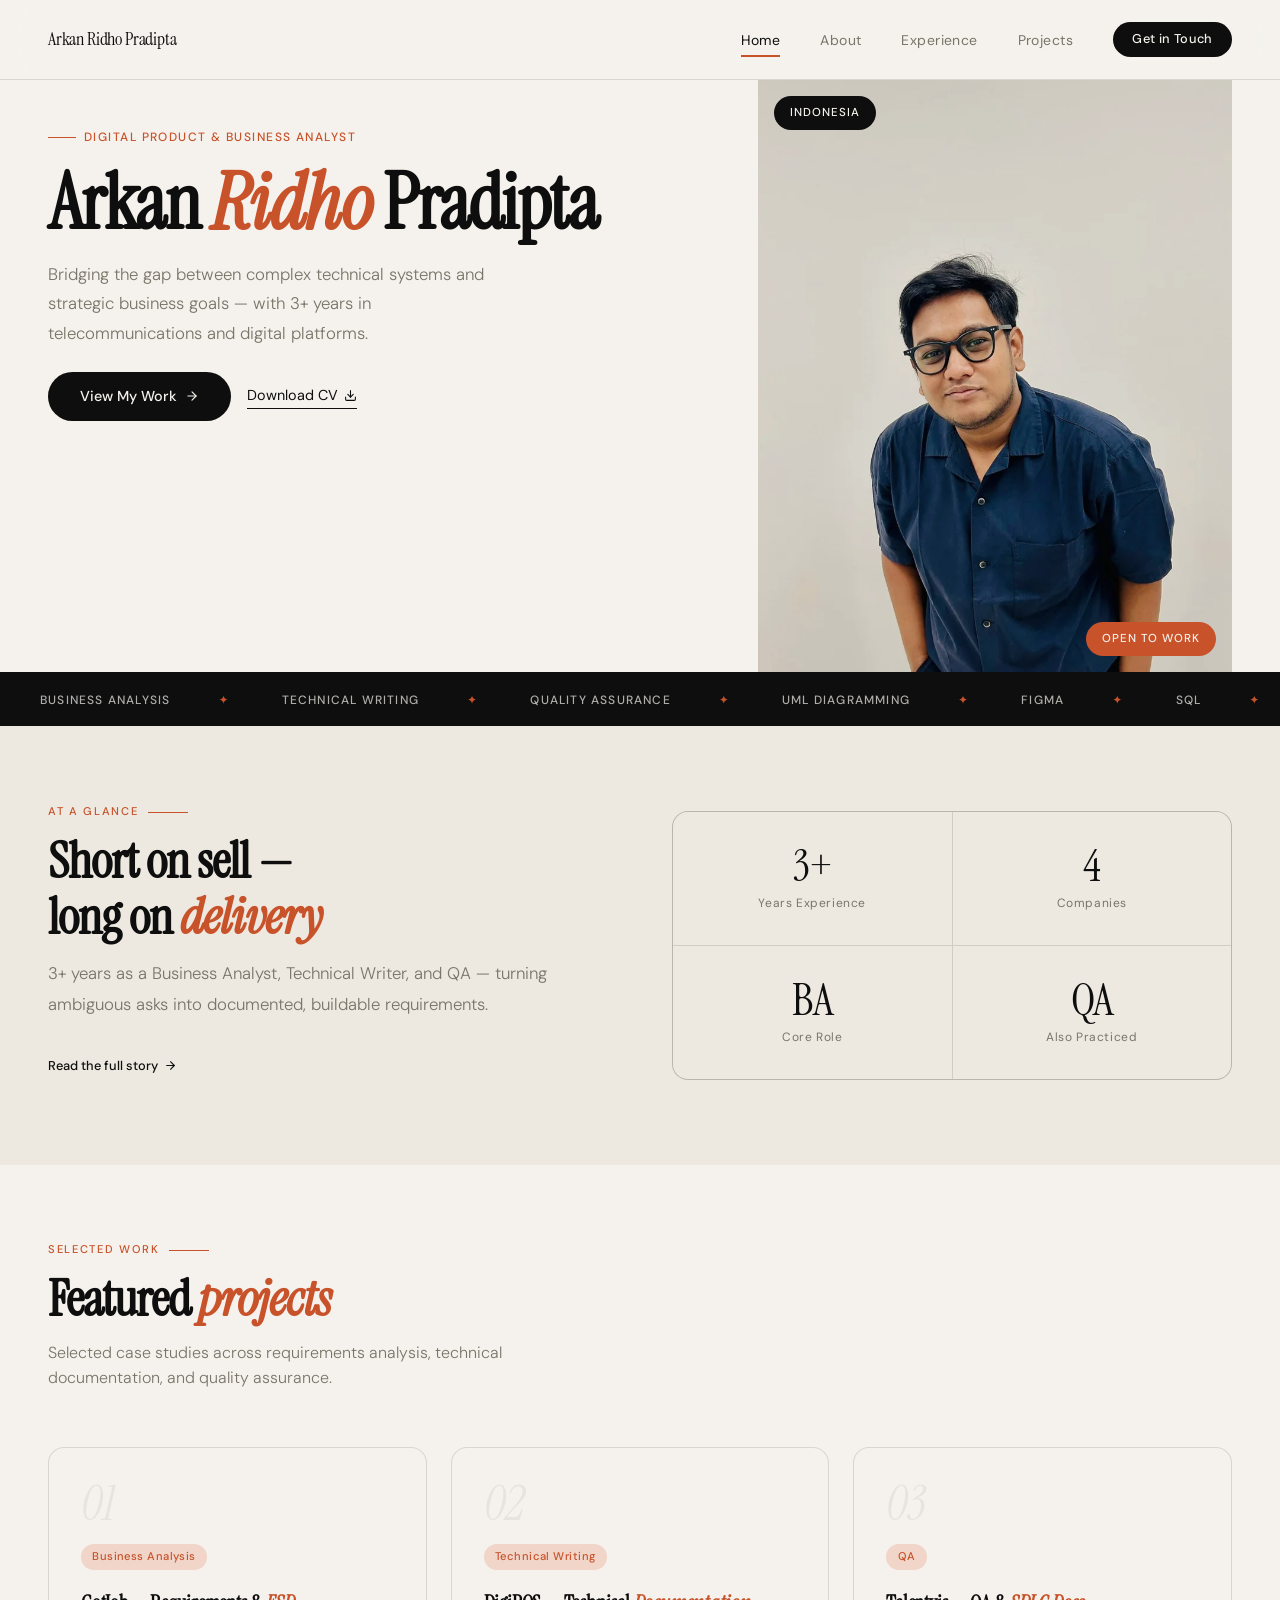
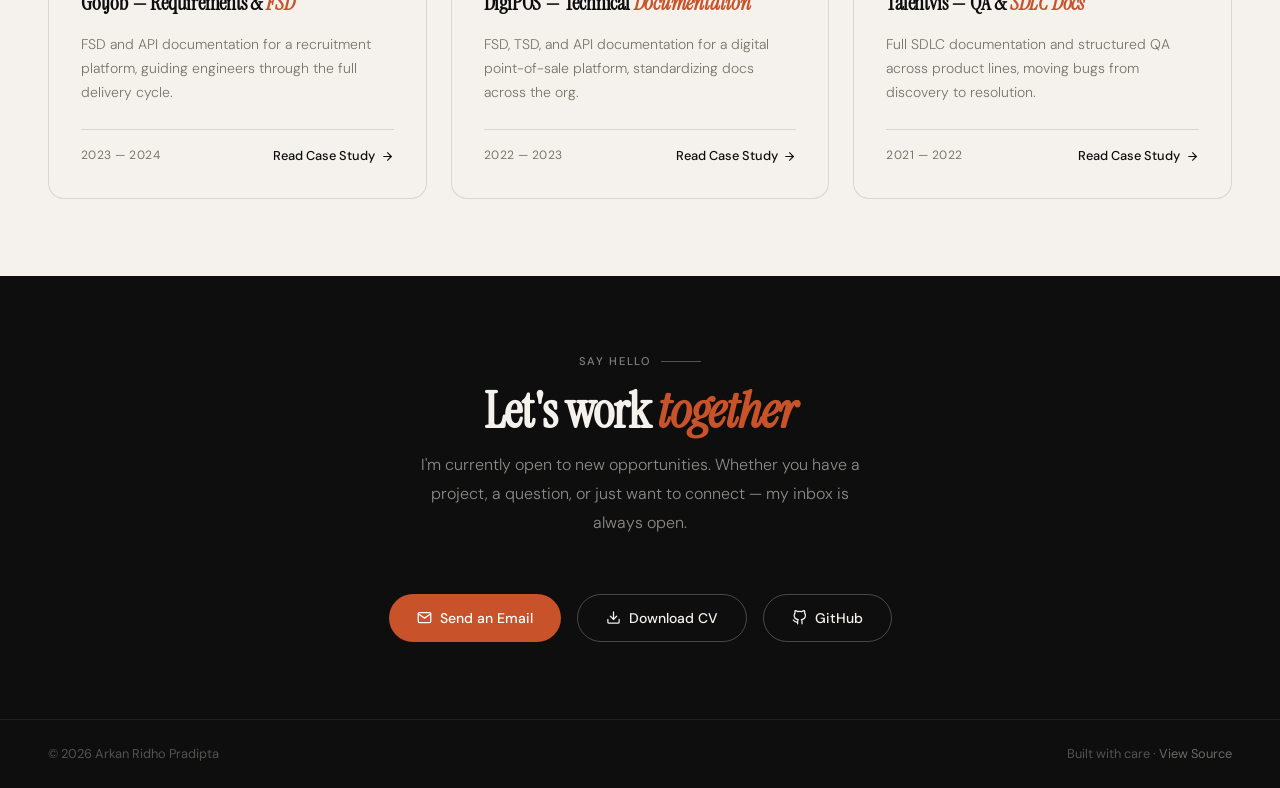
==== commit 220750be: "responsive: mobile-first layout, hero restructure, touch targets, spacing polish" ====
--- a/index.html
+++ b/index.html
@@ -30,17 +30,26 @@
 <link href="https://fonts.googleapis.com/css2?family=Instrument+Serif:ital@0;1&family=DM+Sans:ital,opsz,wght@0,9..40,300;0,9..40,400;0,9..40,500;1,9..40,300&display=swap" rel="stylesheet">
 <link rel="stylesheet" href="styles.css">
 <style>
-  /* ── HERO ── */
+  /* ── HERO (mobile-first) ── */
+  section { padding-block: clamp(3rem, 6vw, 5rem); }
   .hero {
-    min-height: 100vh;
+    padding: var(--nav-height) 0 0;
     display: grid;
-    grid-template-columns: 1fr 1fr;
-    align-items: center;
-    padding-top: 5rem;
+    grid-template-columns: 1fr;
+    align-items: stretch;
     overflow: hidden;
   }
-  .hero-left {
-    padding: 5rem 3rem 5rem 4rem;
+  /* Capped, centered content column — warm band stops at this edge */
+  .hero-content {
+    max-width: var(--max-w);
+    margin-inline: auto;
+    width: 100%;
+    display: grid;
+    grid-template-columns: 1fr;
+    align-items: stretch;
+  }
+  .hero-copy {
+    padding: 1.5rem var(--gutter) 2.5rem;
     position: relative;
     z-index: 2;
   }
@@ -53,7 +62,7 @@
     letter-spacing: 0.12em;
     text-transform: uppercase;
     color: var(--accent);
-    margin-bottom: 1.5rem;
+    margin-bottom: 1rem;
   }
   .hero-eyebrow::before {
     content: '';
@@ -64,11 +73,12 @@
   }
   .hero-name {
     font-family: var(--serif);
-    font-size: clamp(3rem, 5vw, 5.5rem);
+    font-size: clamp(2.5rem, 6vw, 5.5rem);
     line-height: 1.05;
     letter-spacing: -0.02em;
     color: var(--ink);
-    margin-bottom: 1.25rem;
+    margin-bottom: 1rem;
+    overflow-wrap: break-word;
   }
   .hero-name em { font-style: italic; color: var(--accent); }
   .hero-desc {
@@ -76,15 +86,16 @@
     color: var(--muted);
     max-width: 440px;
     line-height: 1.75;
-    margin-bottom: 2.5rem;
+    margin-bottom: 1.5rem;
     font-weight: 300;
   }
   .hero-actions {
     display: flex;
+    flex-direction: column;
+    align-items: stretch;
     gap: 1rem;
-    align-items: center;
-    flex-wrap: wrap;
-  }
+  }
+  .hero-actions a { width: 100%; justify-content: center; }
   .hero-link {
     color: var(--ink);
     text-decoration: none;
@@ -98,18 +109,19 @@
     transition: color 0.2s, border-color 0.2s;
   }
   .hero-link:hover { color: var(--accent); border-color: var(--accent); }
-  .hero-right {
-    height: 100vh;
-    position: relative;
+  .hero-visual {
     background: var(--paper-warm);
     display: flex;
-    align-items: flex-end;
+    align-items: center;
     justify-content: center;
+    padding: 1rem var(--gutter) 3rem;
     overflow: hidden;
   }
-  .hero-img-wrap { position: relative; width: 100%; max-width: 420px; margin: 0 auto; }
+  .hero-img-wrap { position: relative; width: min(100%, 320px); margin: 0 auto; }
   .hero-img {
     width: 100%;
+    aspect-ratio: 4 / 5;
+    object-fit: cover;
     display: block;
     filter: grayscale(15%);
     mix-blend-mode: multiply;
@@ -125,20 +137,31 @@
     padding: 0.5rem 1rem;
     border-radius: 100px;
   }
-  .hero-tag-1 { top: 2rem; left: -1rem; }
-  .hero-tag-2 { bottom: 3rem; right: -1rem; background: var(--accent); }
-  .hero-bg-text {
-    position: absolute;
-    bottom: -1rem;
-    left: 50%;
-    transform: translateX(-50%);
-    font-family: var(--serif);
-    font-size: 10rem;
-    color: rgba(14,14,14,0.04);
-    white-space: nowrap;
-    pointer-events: none;
-    letter-spacing: -0.05em;
-    font-style: italic;
+  .hero-tag-1 { top: 1rem; left: 1rem; }
+  .hero-tag-2 { bottom: 1rem; right: 1rem; background: var(--accent); }
+
+  /* Actions → row, image → 420px */
+  @media (min-width: 480px) {
+    .hero-actions { flex-direction: row; align-items: center; flex-wrap: wrap; }
+    .hero-actions a { width: auto; }
+    .hero-img-wrap { width: min(100%, 420px); }
+  }
+
+  /* Desktop: two-column hero */
+  @media (min-width: 1024px) {
+    .hero-content { grid-template-columns: 1.2fr 0.8fr; padding-inline: var(--gutter); }
+    .hero-copy {
+      padding: clamp(1.5rem, 4vw, 2.5rem) clamp(2rem, 4vw, 4rem) 2.5rem 0;
+    }
+    .hero-visual {
+      padding: 0;
+      background: var(--paper-warm);
+      display: flex;
+      align-items: center;
+      justify-content: center;
+      overflow: hidden;
+    }
+    .hero-img-wrap { width: min(100%, 480px); }
   }
 
   /* ── MARQUEE STRIP ── */
@@ -167,15 +190,25 @@
     to { transform: translateX(-50%); }
   }
 
-  /* ── ABOUT ── */
-  #about {
+  /* ── AT A GLANCE (mobile-first) ── */
+  #at-a-glance {
     background: var(--paper-warm);
     display: grid;
-    grid-template-columns: 1fr 1.4fr;
-    gap: 5rem;
-    align-items: start;
-  }
-  .about-stats {
+    grid-template-columns: 1fr;
+    gap: 2.5rem;
+    align-items: center;
+  }
+  @media (min-width: 1024px) {
+    #at-a-glance { grid-template-columns: 1fr 1fr; gap: clamp(3rem, 5vw, 4.5rem); }
+  }
+  .glance-copy p {
+    color: var(--muted);
+    font-weight: 300;
+    font-size: 1.05rem;
+    line-height: 1.85;
+    margin-bottom: 1.5rem;
+  }
+  .glance-stats {
     display: grid;
     grid-template-columns: 1fr 1fr;
     gap: 1px;
@@ -183,9 +216,8 @@
     border: 1px solid var(--border);
     border-radius: 1rem;
     overflow: hidden;
-    margin-top: 2rem;
-  }
-  .stat-cell { background: var(--paper-warm); padding: 1.5rem; text-align: center; }
+  }
+  .stat-cell { background: var(--paper-warm); padding: 2rem 1.5rem; text-align: center; }
   .stat-num {
     font-family: var(--serif);
     font-size: 2.8rem;
@@ -195,33 +227,77 @@
     display: block;
   }
   .stat-label { font-size: 0.75rem; color: var(--muted); margin-top: 0.3rem; letter-spacing: 0.05em; }
-  .about-body p {
+
+  /* ── CONTACT ── */
+  #contact {
+    background: var(--ink);
+    color: var(--paper);
+    text-align: center;
+  }
+  #contact .section-label { justify-content: center; color: rgba(245,242,237,0.5); }
+  #contact .section-label::after { background: rgba(245,242,237,0.3); }
+  #contact .section-title { color: var(--paper); }
+  #contact .section-title em { color: var(--accent); }
+  .contact-sub {
+    font-size: 1rem;
+    color: rgba(245,242,237,0.55);
+    max-width: 460px;
+    margin: 0.25rem auto clamp(2.5rem, 5vw, 3.5rem);
+    font-weight: 300;
+    line-height: 1.8;
+  }
+  .contact-links {
+    display: flex;
+    justify-content: center;
+    gap: 1rem;
+    flex-wrap: wrap;
+  }
+  .contact-btn {
+    display: inline-flex;
+    align-items: center;
+    gap: 0.5rem;
+    text-decoration: none;
+    padding: 0.75rem 1.75rem;
+    border-radius: 100px;
+    font-size: 0.875rem;
+    font-weight: 500;
+    font-family: var(--sans);
+    transition: all 0.2s;
+  }
+  .contact-btn-primary { background: var(--accent); color: #fff; }
+  .contact-btn-primary:hover { background: #b54520; transform: translateY(-1px); }
+  .contact-btn-outline { border: 1px solid rgba(245,242,237,0.25); color: var(--paper); }
+  .contact-btn-outline:hover { border-color: rgba(245,242,237,0.6); background: rgba(245,242,237,0.08); }
+
+  /* ── FEATURED WORK (mobile-first) ── */
+  #featured-work { background: var(--paper); }
+  .featured-intro {
     color: var(--muted);
     font-weight: 300;
-    line-height: 1.85;
-    margin-bottom: 1.2rem;
-    font-size: 1.05rem;
-  }
-  .about-body p strong { color: var(--ink); font-weight: 500; }
-
-  /* ── EXPERTISE ── */
-  #expertise { background: var(--paper); }
-  .expertise-grid {
+    max-width: 480px;
+    margin: 0.25rem 0 clamp(2.5rem, 5vw, 3.5rem);
+  }
+  .featured-grid {
     display: grid;
-    grid-template-columns: repeat(3, 1fr);
+    grid-template-columns: 1fr;
     gap: 1.5rem;
-    margin-top: 3rem;
-  }
-  .expertise-card {
+  }
+  @media (min-width: 768px) { .featured-grid { grid-template-columns: repeat(2, 1fr); } }
+  @media (min-width: 1024px) { .featured-grid { grid-template-columns: repeat(3, 1fr); } }
+  .featured-card {
     border: 1px solid var(--border);
     border-radius: 1rem;
+    background: var(--paper);
     padding: 2rem;
-    background: var(--paper);
-    transition: border-color 0.2s, transform 0.2s, box-shadow 0.2s;
     position: relative;
     overflow: hidden;
-  }
-  .expertise-card::before {
+    display: flex;
+    flex-direction: column;
+    text-decoration: none;
+    color: inherit;
+    transition: border-color 0.2s, transform 0.2s, box-shadow 0.2s;
+  }
+  .featured-card::before {
     content: '';
     position: absolute;
     top: 0; left: 0; right: 0;
@@ -231,13 +307,13 @@
     transform-origin: left;
     transition: transform 0.3s ease;
   }
-  .expertise-card:hover::before { transform: scaleX(1); }
-  .expertise-card:hover {
+  .featured-card:hover::before { transform: scaleX(1); }
+  .featured-card:hover {
     border-color: rgba(200,82,42,0.3);
     transform: translateY(-3px);
     box-shadow: 0 16px 40px rgba(14,14,14,0.08);
   }
-  .expertise-num {
+  .featured-num {
     font-family: var(--serif);
     font-size: 3rem;
     color: rgba(14,14,14,0.06);
@@ -245,141 +321,48 @@
     margin-bottom: 1rem;
     font-style: italic;
   }
-  .expertise-icon {
-    width: 40px;
-    height: 40px;
-    background: var(--accent-light);
-    border-radius: 10px;
-    display: flex;
-    align-items: center;
-    justify-content: center;
-    margin-bottom: 1.25rem;
-  }
-  .expertise-icon svg { width: 20px; height: 20px; stroke: var(--accent); fill: none; stroke-width: 1.5; stroke-linecap: round; stroke-linejoin: round; }
-  .expertise-card h3 {
+  .featured-tags { display: flex; gap: 0.4rem; flex-wrap: wrap; margin-bottom: 1rem; }
+  .featured-title {
     font-family: var(--serif);
     font-size: 1.3rem;
-    margin-bottom: 0.75rem;
     letter-spacing: -0.01em;
-  }
-  .expertise-list { list-style: none; display: flex; flex-direction: column; gap: 0.4rem; }
-  .expertise-list li {
+    margin-bottom: 0.9rem;
+  }
+  .featured-title em { font-style: italic; color: var(--accent); }
+  .featured-desc {
     font-size: 0.875rem;
     color: var(--muted);
+    font-weight: 300;
+    line-height: 1.7;
+    flex: 1;
+  }
+  .featured-footer {
     display: flex;
-    align-items: center;
-    gap: 0.5rem;
-  }
-  .expertise-list li::before {
-    content: '';
-    width: 4px;
-    height: 4px;
-    border-radius: 50%;
-    background: var(--accent);
-    flex-shrink: 0;
-  }
-
-  /* ── EDUCATION ── */
-  #education { background: var(--paper-warm); }
-  .edu-card {
-    max-width: 760px;
-    background: var(--paper);
-    border: 1px solid var(--border);
-    border-radius: 1.25rem;
-    padding: 2.5rem;
-    margin-top: 3rem;
-    display: grid;
-    grid-template-columns: auto 1fr;
-    gap: 2rem;
-    align-items: start;
-  }
-  .edu-year {
-    font-family: var(--serif);
-    font-size: 1rem;
-    color: var(--accent);
-    font-style: italic;
-    white-space: nowrap;
-    padding-top: 0.2rem;
-    border-right: 1px solid var(--border);
-    padding-right: 2rem;
-  }
-  .edu-body h3 {
-    font-family: var(--serif);
-    font-size: 1.4rem;
-    margin-bottom: 0.3rem;
-    letter-spacing: -0.01em;
-  }
-  .edu-school { font-size: 0.875rem; color: var(--muted); margin-bottom: 0.75rem; }
-  .edu-gpa {
-    display: inline-block;
-    background: var(--accent-light);
-    color: var(--accent);
-    font-size: 0.75rem;
+    justify-content: space-between;
+    align-items: center;
+    margin-top: 1.5rem;
+    padding-top: 1rem;
+    border-top: 1px solid var(--border);
+  }
+  .featured-year { font-size: 0.75rem; color: var(--muted); letter-spacing: 0.04em; }
+  .featured-link {
+    display: inline-flex;
+    align-items: center;
+    gap: 0.35rem;
+    font-size: 0.8rem;
     font-weight: 500;
-    padding: 0.25rem 0.75rem;
-    border-radius: 100px;
-    letter-spacing: 0.04em;
-    margin-bottom: 1rem;
-  }
-  .edu-thesis {
-    font-size: 0.875rem;
-    color: var(--muted);
-    font-style: italic;
-    line-height: 1.6;
-    border-left: 2px solid var(--accent-light);
-    padding-left: 1rem;
-  }
-
-  /* ── CONTACT ── */
-  #contact {
-    background: var(--ink);
-    color: var(--paper);
-    text-align: center;
-  }
-  #contact .section-label { justify-content: center; color: rgba(245,242,237,0.5); }
-  #contact .section-label::after { background: rgba(245,242,237,0.3); }
-  #contact .section-title { color: var(--paper); }
-  #contact .section-title em { color: var(--accent); }
-  .contact-sub {
-    font-size: 1rem;
-    color: rgba(245,242,237,0.55);
-    max-width: 460px;
-    margin: 1rem auto 3rem;
-    font-weight: 300;
-    line-height: 1.8;
-  }
-  .contact-links {
-    display: flex;
-    justify-content: center;
-    gap: 1rem;
-    flex-wrap: wrap;
-  }
-  .contact-btn {
-    display: inline-flex;
-    align-items: center;
-    gap: 0.5rem;
-    text-decoration: none;
-    padding: 0.75rem 1.75rem;
-    border-radius: 100px;
-    font-size: 0.875rem;
-    font-weight: 500;
-    font-family: var(--sans);
-    transition: all 0.2s;
-  }
-  .contact-btn-primary { background: var(--accent); color: #fff; }
-  .contact-btn-primary:hover { background: #b54520; transform: translateY(-1px); }
-  .contact-btn-outline { border: 1px solid rgba(245,242,237,0.25); color: var(--paper); }
-  .contact-btn-outline:hover { border-color: rgba(245,242,237,0.6); background: rgba(245,242,237,0.08); }
-
-  /* ── RESPONSIVE (page-specific) ── */
-  @media (max-width: 900px) {
-    .hero { grid-template-columns: 1fr; min-height: auto; }
-    .hero-left { padding: calc(var(--nav-height) + 3rem) 1.5rem 3rem; }
-    .hero-right { height: 55vw; }
-    #about { grid-template-columns: 1fr; gap: 2rem; }
-    .expertise-grid { grid-template-columns: 1fr; }
-    .edu-card { grid-template-columns: 1fr; gap: 1rem; }
-    .edu-year { border-right: none; border-bottom: 1px solid var(--border); padding-bottom: 1rem; padding-right: 0; }
+    color: var(--ink);
+    transition: color 0.2s;
+  }
+  .featured-card:hover .featured-link { color: var(--accent); }
+  .featured-link svg { width: 13px; height: 13px; stroke: currentColor; fill: none; stroke-width: 2; stroke-linecap: round; stroke-linejoin: round; }
+
+  /* Keep the marquee alive even when the OS/browser prefers reduced motion */
+  @media (prefers-reduced-motion: reduce) {
+    .marquee-inner {
+      animation-duration: 22s !important;
+      animation-iteration-count: infinite !important;
+    }
   }
 </style>
 </head>
@@ -392,7 +375,7 @@
     <svg viewBox="0 0 24 24" aria-hidden="true"><line x1="3" y1="6" x2="21" y2="6"/><line x1="3" y1="12" x2="21" y2="12"/><line x1="3" y1="18" x2="21" y2="18"/></svg>
   </button>
   <ul class="nav-links" id="nav-links">
-    <li><a href="index.html">Home</a></li>
+    <li><a href="index.html" class="active">Home</a></li>
     <li><a href="about.html">About</a></li>
     <li><a href="work.html">Experience</a></li>
     <li><a href="projects.html">Projects</a></li>
@@ -402,31 +385,34 @@
 
 <!-- HERO -->
 <section class="hero" aria-label="Introduction">
-  <div class="hero-left">
-    <div class="hero-eyebrow">Digital Product &amp; Business Analyst</div>
-    <h1 class="hero-name">
-      Arkan<br><em>Ridho</em><br>Pradipta
-    </h1>
-    <p class="hero-desc">
-      Bridging the gap between complex technical systems and strategic business goals — with 3+ years in telecommunications and digital platforms.
-    </p>
-    <div class="hero-actions">
-      <a href="projects.html" class="btn-primary">
-        View My Work
-        <svg width="14" height="14" viewBox="0 0 24 24" fill="none" stroke="currentColor" stroke-width="2" stroke-linecap="round" stroke-linejoin="round" aria-hidden="true"><line x1="5" y1="12" x2="19" y2="12"/><polyline points="12 5 19 12 12 19"/></svg>
-      </a>
-      <a href="CV_Arkan_Ridho_Pradipta.pdf" class="hero-link" download>
-        Download CV
-        <svg width="13" height="13" viewBox="0 0 24 24" fill="none" stroke="currentColor" stroke-width="2" stroke-linecap="round" stroke-linejoin="round" aria-hidden="true"><path d="M21 15v4a2 2 0 0 1-2 2H5a2 2 0 0 1-2-2v-4"/><polyline points="7 10 12 15 17 10"/><line x1="12" y1="15" x2="12" y2="3"/></svg>
-      </a>
+  <div class="hero-content">
+    <div class="hero-copy">
+      <p class="hero-eyebrow">Digital Product &amp; Business Analyst</p>
+      <h1 class="hero-name">
+        <span>Arkan</span>
+        <em>Ridho</em>
+        <span>Pradipta</span>
+      </h1>
+      <p class="hero-desc">
+        Bridging the gap between complex technical systems and strategic business goals — with 3+ years in telecommunications and digital platforms.
+      </p>
+      <div class="hero-actions">
+        <a href="projects.html" class="btn-primary">
+          View My Work
+          <svg width="14" height="14" viewBox="0 0 24 24" fill="none" stroke="currentColor" stroke-width="2" stroke-linecap="round" stroke-linejoin="round" aria-hidden="true"><line x1="5" y1="12" x2="19" y2="12"/><polyline points="12 5 19 12 12 19"/></svg>
+        </a>
+        <a href="CV_Arkan_Ridho_Pradipta.pdf" class="hero-link" download="">
+          Download CV
+          <svg width="13" height="13" viewBox="0 0 24 24" fill="none" stroke="currentColor" stroke-width="2" stroke-linecap="round" stroke-linejoin="round" aria-hidden="true"><path d="M21 15v4a2 2 0 0 1-2 2H5a2 2 0 0 1-2-2v-4"/><polyline points="7 10 12 15 17 10"/><line x1="12" y1="15" x2="12" y2="3"/></svg>
+        </a>
+      </div>
     </div>
-  </div>
-  <div class="hero-right">
-    <div class="hero-bg-text" aria-hidden="true">Analyst</div>
-    <div class="hero-img-wrap">
-      <img src="https://avatars.githubusercontent.com/u/172613538?v=4" class="hero-img" alt="Portrait of Arkan Ridho Pradipta">
-      <span class="hero-tag hero-tag-1">Based in Indonesia</span>
-      <span class="hero-tag hero-tag-2">Open to Work</span>
+    <div class="hero-visual">
+      <div class="hero-img-wrap">
+        <img src="assets/arkan.webp" class="hero-img" alt="Portrait of Arkan Ridho Pradipta" width="800" height="1000" fetchpriority="high">
+        <span class="hero-tag hero-tag-1">Indonesia</span>
+        <span class="hero-tag hero-tag-2">Open to Work</span>
+      </div>
     </div>
   </div>
 </section>
@@ -453,105 +439,94 @@
   </div>
 </div>
 
-<!-- ABOUT -->
-<section id="about" aria-labelledby="about-title">
-  <div class="about-left fade-up">
-    <div class="section-label">Who I am</div>
-    <h2 class="section-title" id="about-title">The person<br>behind the <em>work</em></h2>
-    <div class="about-stats">
-      <div class="stat-cell">
-        <span class="stat-num">3+</span>
-        <div class="stat-label">Years Experience</div>
-      </div>
-      <div class="stat-cell">
-        <span class="stat-num">IT</span>
-        <div class="stat-label">Industry Focus</div>
-      </div>
-      <div class="stat-cell">
-        <span class="stat-num">BA</span>
-        <div class="stat-label">Core Role</div>
-      </div>
-      <div class="stat-cell">
-        <span class="stat-num">QA</span>
-        <div class="stat-label">Also Practiced</div>
-      </div>
+<!-- AT A GLANCE -->
+<section id="at-a-glance" aria-labelledby="glance-title">
+  <div class="glance-copy fade-up">
+    <div class="section-label">At a glance</div>
+    <h2 class="section-title" id="glance-title">Short on sell —<br>long on <em>delivery</em></h2>
+    <p>3+ years as a Business Analyst, Technical Writer, and QA — turning ambiguous asks into documented, buildable requirements.</p>
+    <a href="about.html" class="btn-link-arrow">
+      Read the full story
+      <svg viewBox="0 0 24 24" aria-hidden="true"><line x1="5" y1="12" x2="19" y2="12"/><polyline points="12 5 19 12 12 19"/></svg>
+    </a>
+  </div>
+  <div class="glance-stats fade-up">
+    <div class="stat-cell">
+      <span class="stat-num">3+</span>
+      <div class="stat-label">Years Experience</div>
     </div>
-  </div>
-  <div class="about-body fade-up">
-    <p>With over <strong>3 years of experience</strong> in the IT industry as a Business Analyst, Technical Writer, and Quality Assurance professional, I excel in developing systems tailored to user needs.</p>
-    <p>My technical writing expertise enables me to efficiently <strong>identify customer requirements</strong>, while my quality assurance background allows me to anticipate potential issues, ensuring seamless project execution.</p>
-    <p>I am particularly drawn to the intersection of <strong>telecommunications, digital platforms, and product strategy</strong> — spaces where clarity of thought directly translates to better user outcomes.</p>
-    <div style="margin-top: 2rem;">
-      <a href="contact.html" class="btn-primary" style="display: inline-flex;">Let's Connect →</a>
+    <div class="stat-cell">
+      <span class="stat-num">4</span>
+      <div class="stat-label">Companies</div>
     </div>
+    <div class="stat-cell">
+      <span class="stat-num">BA</span>
+      <div class="stat-label">Core Role</div>
+    </div>
+    <div class="stat-cell">
+      <span class="stat-num">QA</span>
+      <div class="stat-label">Also Practiced</div>
+    </div>
   </div>
 </section>
 
-<!-- EXPERTISE -->
-<section id="expertise" aria-labelledby="expertise-title">
+<!-- FEATURED WORK -->
+<section id="featured-work" aria-labelledby="featured-title">
   <div class="fade-up">
-    <div class="section-label">Skills</div>
-    <h2 class="section-title" id="expertise-title">My <em>expertise</em></h2>
-    <p style="color: var(--muted); max-width: 480px; font-weight: 300; margin-top: 0.5rem;">A structured blend of technical foundation, product tools, and analytical thinking.</p>
-  </div>
-  <div class="expertise-grid">
-    <div class="expertise-card fade-up">
-      <div class="expertise-num" aria-hidden="true">01</div>
-      <div class="expertise-icon">
-        <svg viewBox="0 0 24 24" aria-hidden="true"><polyline points="16 18 22 12 16 6"/><polyline points="8 6 2 12 8 18"/></svg>
-      </div>
-      <h3>Technical Foundation</h3>
-      <ul class="expertise-list">
-        <li>SQL</li>
-        <li>PHP</li>
-        <li>HTML &amp; CSS</li>
-      </ul>
-    </div>
-    <div class="expertise-card fade-up">
-      <div class="expertise-num" aria-hidden="true">02</div>
-      <div class="expertise-icon">
-        <svg viewBox="0 0 24 24" aria-hidden="true"><rect x="3" y="3" width="7" height="7"/><rect x="14" y="3" width="7" height="7"/><rect x="14" y="14" width="7" height="7"/><rect x="3" y="14" width="7" height="7"/></svg>
-      </div>
-      <h3>Product &amp; Management</h3>
-      <ul class="expertise-list">
-        <li>Figma</li>
-        <li>Postman</li>
-        <li>Asana / Odoo Project</li>
-        <li>Microsoft Office Suite</li>
-      </ul>
-    </div>
-    <div class="expertise-card fade-up">
-      <div class="expertise-num" aria-hidden="true">03</div>
-      <div class="expertise-icon">
-        <svg viewBox="0 0 24 24" aria-hidden="true"><circle cx="12" cy="12" r="3"/><line x1="12" y1="3" x2="12" y2="9"/><line x1="12" y1="15" x2="12" y2="21"/><line x1="3" y1="12" x2="9" y2="12"/><line x1="15" y1="12" x2="21" y2="12"/></svg>
-      </div>
-      <h3>Analysis &amp; Design</h3>
-      <ul class="expertise-list">
-        <li>UML Diagramming</li>
-        <li>draw.io / Lucidchart</li>
-        <li>Adobe Creative Suite</li>
-        <li>CorelDraw</li>
-      </ul>
-    </div>
-  </div>
-</section>
-
-<!-- EDUCATION -->
-<section id="education" aria-labelledby="education-title">
-  <div class="fade-up">
-    <div class="section-label">Background</div>
-    <h2 class="section-title" id="education-title">Education</h2>
-  </div>
-  <div class="edu-card fade-up">
-    <div class="edu-year">May 2022</div>
-    <div class="edu-body">
-      <h3>Bachelor of Information System</h3>
-      <p class="edu-school">University of Atma Jaya Yogyakarta</p>
-      <span class="edu-gpa">GPA 2.83 / 4.00</span>
-      <p class="edu-thesis">
-        Final Paper: Analisis Faktor Penerimaan Teknologi Aplikasi Microsoft Teams untuk Karyawan PT. United Tractors dengan Model UTAUT
-      </p>
-    </div>
+    <div class="section-label">Selected Work</div>
+    <h2 class="section-title" id="featured-title">Featured <em>projects</em></h2>
+    <p class="featured-intro">Selected case studies across requirements analysis, technical documentation, and quality assurance.</p>
+  </div>
+  <div class="featured-grid">
+
+    <a href="project-gotjob.html" class="featured-card fade-up">
+      <div class="featured-num" aria-hidden="true">01</div>
+      <div class="featured-tags">
+        <span class="case-tag">Business Analysis</span>
+      </div>
+      <h3 class="featured-title">GotJob — Requirements &amp; <em>FSD</em></h3>
+      <p class="featured-desc">FSD and API documentation for a recruitment platform, guiding engineers through the full delivery cycle.</p>
+      <div class="featured-footer">
+        <span class="featured-year">2023 — 2024</span>
+        <span class="featured-link">
+          Read Case Study
+          <svg viewBox="0 0 24 24" aria-hidden="true"><line x1="5" y1="12" x2="19" y2="12"/><polyline points="12 5 19 12 12 19"/></svg>
+        </span>
+      </div>
+    </a>
+
+    <a href="project-digipos.html" class="featured-card fade-up">
+      <div class="featured-num" aria-hidden="true">02</div>
+      <div class="featured-tags">
+        <span class="case-tag">Technical Writing</span>
+      </div>
+      <h3 class="featured-title">DigiPOS — Technical <em>Documentation</em></h3>
+      <p class="featured-desc">FSD, TSD, and API documentation for a digital point-of-sale platform, standardizing docs across the org.</p>
+      <div class="featured-footer">
+        <span class="featured-year">2022 — 2023</span>
+        <span class="featured-link">
+          Read Case Study
+          <svg viewBox="0 0 24 24" aria-hidden="true"><line x1="5" y1="12" x2="19" y2="12"/><polyline points="12 5 19 12 12 19"/></svg>
+        </span>
+      </div>
+    </a>
+
+    <a href="project-talentvis.html" class="featured-card fade-up">
+      <div class="featured-num" aria-hidden="true">03</div>
+      <div class="featured-tags">
+        <span class="case-tag">QA</span>
+      </div>
+      <h3 class="featured-title">Talentvis — QA &amp; <em>SDLC Docs</em></h3>
+      <p class="featured-desc">Full SDLC documentation and structured QA across product lines, moving bugs from discovery to resolution.</p>
+      <div class="featured-footer">
+        <span class="featured-year">2021 — 2022</span>
+        <span class="featured-link">
+          Read Case Study
+          <svg viewBox="0 0 24 24" aria-hidden="true"><line x1="5" y1="12" x2="19" y2="12"/><polyline points="12 5 19 12 12 19"/></svg>
+        </span>
+      </div>
+    </a>
+
   </div>
 </section>
 
--- a/styles.css
+++ b/styles.css
@@ -15,34 +15,70 @@
   --serif: 'Instrument Serif', Georgia, serif;
   --sans: 'DM Sans', system-ui, sans-serif;
 
+  /* Spacing scale */
   --space-1: 0.25rem;
   --space-2: 0.5rem;
   --space-3: 0.75rem;
   --space-4: 1rem;
   --space-6: 1.5rem;
   --space-8: 2rem;
+  --space-10: 2.5rem;
   --space-12: 3rem;
   --space-16: 4rem;
+  --space-20: 5rem;
   --space-24: 6rem;
 
-  --nav-height: 76px;
+  /* Layout caps */
+  --max-w: 1440px;
+  --max-w-content: 1200px;
+  --max-w-reading: 720px;
+
+  /* Fluid horizontal gutter: 16px (mobile) → 48px (desktop) */
+  --gutter: clamp(var(--space-4), 5vw, var(--space-12));
+
+  /* Header height (mobile-first, 64px → 80px) */
+  --nav-height: 64px;
+}
+
+/* Breakpoint-scaled header heights */
+@media (min-width: 480px) {
+  :root { --nav-height: 68px; }
+}
+@media (min-width: 768px) {
+  :root { --nav-height: 72px; }
+}
+@media (min-width: 1024px) {
+  :root { --nav-height: 80px; }
+}
+
+/* Container: fluid, capped, centered (never wider than 1440px) */
+.container {
+  width: min(100% - 32px, var(--max-w));
+  margin-inline: auto;
+  padding-inline: 0;
 }
 
 /* ── Reset ─────────────────────────────────────────────────────────────── */
 *, *::before, *::after { box-sizing: border-box; margin: 0; padding: 0; }
 
-html { scroll-behavior: smooth; }
+html {
+  width: 100%;
+  overflow-x: hidden;
+  scroll-behavior: smooth;
+}
 
 body {
+  width: 100%;
+  margin: 0;
   background: var(--paper);
   color: var(--ink);
   font-family: var(--sans);
-  font-size: 16px;
+  font-size: clamp(1rem, 1.2vw, 1.125rem);
   line-height: 1.6;
   overflow-x: hidden;
 }
 
-img { max-width: 100%; display: block; }
+img { max-width: 100%; display: block; height: auto; }
 a { color: inherit; }
 
 :focus-visible {
@@ -51,7 +87,7 @@
   border-radius: 2px;
 }
 
-/* ── Navigation ────────────────────────────────────────────────────────── */
+/* ── Navigation (mobile-first) ─────────────────────────────────────────── */
 .nav {
   position: fixed;
   top: 0; left: 0; right: 0;
@@ -59,7 +95,7 @@
   display: flex;
   justify-content: space-between;
   align-items: center;
-  padding: 1.25rem 3rem;
+  padding: 0.5rem var(--gutter);
   background: rgba(245, 242, 237, 0.85);
   backdrop-filter: blur(12px);
   border-bottom: 1px solid var(--border);
@@ -68,59 +104,142 @@
 
 .nav-logo {
   font-family: var(--serif);
-  font-size: 1.2rem;
+  font-size: 1.1rem;
   color: var(--ink);
   text-decoration: none;
   letter-spacing: -0.01em;
 }
 
+/* Mobile default: hidden panel that slides under the bar */
 .nav-links {
-  display: flex;
-  gap: 2.5rem;
+  position: fixed;
+  top: var(--nav-height);
+  left: 0; right: 0;
+  flex-direction: column;
+  align-items: stretch;
+  gap: 0;
   list-style: none;
-  align-items: center;
-}
-
+  background: var(--paper);
+  border-bottom: 1px solid var(--border);
+  padding: 0 var(--gutter);
+  display: none;
+  box-shadow: 0 20px 40px rgba(14, 14, 14, 0.06);
+}
+.nav-links.open { display: flex; }
 .nav-links a {
+  display: block;
+  padding: 1rem 0;
+  width: 100%;
+  border-bottom: 1px solid var(--border);
   color: var(--muted);
   text-decoration: none;
-  font-size: 0.875rem;
+  font-size: 1rem;
   font-weight: 400;
-  letter-spacing: 0.03em;
+  letter-spacing: 0.01em;
   transition: color 0.2s;
 }
-
+.nav-links a:last-child { border-bottom: none; }
 .nav-links a:hover,
 .nav-links a.active { color: var(--ink); }
+
+/* Active-link indicator (mobile: accent bar slides down the row) */
+.nav-links a { position: relative; }
+.nav-links a::after {
+  content: '';
+  position: absolute;
+  left: 0; top: 0; bottom: 0;
+  width: 3px;
+  background: var(--accent);
+  transform: scaleY(0);
+  transform-origin: top;
+  border-radius: 0 2px 2px 0;
+}
+.nav-links a.active::after {
+  animation: navActiveBar 0.4s ease forwards;
+}
+@keyframes navActiveBar {
+  from { transform: scaleY(0); }
+  to { transform: scaleY(1); }
+}
+.nav-cta::after { display: none; }
 
 .nav-cta {
   background: var(--ink);
   color: var(--paper) !important;
-  padding: 0.45rem 1.2rem;
+  text-align: center;
+  width: 100% !important;
+  margin: 1rem 0;
+  padding: 0.8rem 1.2rem !important;
   border-radius: 100px;
-  font-size: 0.8rem !important;
+  font-size: 0.9rem !important;
   font-weight: 500 !important;
   transition: background 0.2s !important;
 }
 .nav-cta:hover { background: var(--accent) !important; color: #fff !important; }
 
-/* Mobile hamburger */
 .nav-toggle {
-  display: none;
+  display: inline-flex;
   background: none;
   border: none;
   cursor: pointer;
-  padding: 0.5rem;
+  padding: 0.75rem;
+  min-width: 44px;
+  min-height: 44px;
   border-radius: 6px;
   color: var(--ink);
 }
-.nav-toggle svg { width: 26px; height: 26px; stroke: currentColor; fill: none; stroke-width: 1.8; stroke-linecap: round; }
+.nav-toggle svg { display: block; width: 24px; height: 24px; stroke: currentColor; fill: none; stroke-width: 1.8; stroke-linecap: round; }
+
+/* Desktop navigation */
+@media (min-width: 1024px) {
+  .nav { padding: 0.5rem var(--gutter); }
+  .nav-links {
+    position: static;
+    flex-direction: row;
+    align-items: center;
+    gap: 2.5rem;
+    display: flex;
+    background: none;
+    border: none;
+    padding: 0;
+    box-shadow: none;
+  }
+  .nav-links a {
+    display: inline-block;
+    padding: 0;
+    width: auto;
+    border: none;
+    color: var(--muted);
+    font-size: 0.875rem;
+    letter-spacing: 0.03em;
+  }
+  .nav-cta { width: auto !important; margin: 0; padding: 0.45rem 1.2rem !important; font-size: 0.8rem !important; }
+  .nav-toggle { display: none; }
+
+  /* Active-link indicator (desktop: underline slides in from the left) */
+  .nav-links a::after {
+    top: auto; bottom: -6px; left: 0; right: 0;
+    width: auto; height: 2px;
+    transform: scaleX(0);
+    transform-origin: left;
+    border-radius: 0;
+  }
+  .nav-links a.active::after {
+    animation: navActiveLine 0.4s ease forwards;
+  }
+  @keyframes navActiveLine {
+    from { transform: scaleX(0); }
+    to { transform: scaleX(1); }
+  }
+}
 
 /* ── Buttons (shared) ──────────────────────────────────────────────────── */
 .btn-primary {
   display: inline-flex;
   align-items: center;
+  justify-content: center;
   gap: 0.5rem;
+  min-height: 48px;
   background: var(--ink);
   color: var(--paper);
   text-decoration: none;
@@ -138,7 +257,9 @@
 .btn-outline {
   display: inline-flex;
   align-items: center;
+  justify-content: center;
   gap: 0.5rem;
+  min-height: 48px;
   border: 1px solid var(--border);
   color: var(--ink);
   text-decoration: none;
@@ -156,6 +277,7 @@
   display: inline-flex;
   align-items: center;
   gap: 0.35rem;
+  min-height: 44px;
   font-size: 0.8rem;
   color: var(--ink);
   font-weight: 500;
@@ -168,7 +290,9 @@
 .btn-accent {
   display: inline-flex;
   align-items: center;
+  justify-content: center;
   gap: 0.5rem;
+  min-height: 48px;
   text-decoration: none;
   padding: 0.75rem 1.75rem;
   border-radius: 100px;
@@ -182,8 +306,18 @@
 .btn-accent:hover { background: #b54520; transform: translateY(-1px); }
 .btn-accent svg { width: 14px; height: 14px; stroke: currentColor; fill: none; stroke-width: 2; stroke-linecap: round; stroke-linejoin: round; }
 
-/* ── Section primitives ────────────────────────────────────────────────── */
-section { padding: var(--space-24) 4rem; }
+/* ── Section primitives (mobile-first) ─────────────────────────────────── */
+/* Cap page content at 1440px and keep it centered on ultra-wide screens. */
+section { max-width: var(--max-w); margin-inline: auto; }
+
+section {
+  padding-block: clamp(3.5rem, 8vw, 6rem);
+  padding-inline: var(--gutter);
+}
+@media (min-width: 480px) { section { padding-block: 4.5rem; } }
+@media (min-width: 768px) { section { padding-block: 5rem; } }
+@media (min-width: 1024px) { section { padding-block: 6rem; } }
+@media (min-width: 1280px) { section { padding-block: 7rem; } }
 
 .section-label {
   font-size: 0.7rem;
@@ -191,7 +325,7 @@
   letter-spacing: 0.15em;
   text-transform: uppercase;
   color: var(--accent);
-  margin-bottom: 1rem;
+  margin-bottom: 0.75rem;
   display: flex;
   align-items: center;
   gap: 0.6rem;
@@ -205,22 +339,25 @@
 }
 .section-title {
   font-family: var(--serif);
-  font-size: clamp(2rem, 3vw, 2.8rem);
+  font-size: clamp(2rem, 4vw, 3.5rem);
   line-height: 1.1;
   letter-spacing: -0.02em;
-  margin-bottom: 1rem;
+  margin-bottom: 0.75rem;
+  overflow-wrap: break-word;
 }
 .section-title em { font-style: italic; color: var(--accent); }
 
-/* Page header (interior pages) */
+/* Page header (interior pages, mobile-first) */
 .page-header {
-  padding: calc(var(--nav-height) + 4rem) 4rem 5rem;
+  max-width: var(--max-w);
+  margin-inline: auto;
+  padding: calc(var(--nav-height) + 2.5rem) var(--gutter) 2.5rem;
   background: var(--paper-warm);
   border-bottom: 1px solid var(--border);
   display: grid;
-  grid-template-columns: 1fr 1fr;
-  gap: 4rem;
-  align-items: end;
+  grid-template-columns: 1fr;
+  gap: 1.5rem;
+  align-items: start;
 }
 .page-header-left .eyebrow,
 .page-header .eyebrow {
@@ -244,9 +381,10 @@
 }
 .page-title {
   font-family: var(--serif);
-  font-size: clamp(2.5rem, 5vw, 5rem);
+  font-size: clamp(2.5rem, 6vw, 5rem);
   line-height: 1.05;
   letter-spacing: -0.02em;
+  overflow-wrap: break-word;
 }
 .page-title em { font-style: italic; color: var(--accent); }
 .page-header-right p {
@@ -254,21 +392,37 @@
   color: var(--muted);
   font-weight: 300;
   line-height: 1.8;
-}
-
-/* ── Footer ────────────────────────────────────────────────────────────── */
+  max-width: 56ch;
+}
+@media (min-width: 768px) {
+  .page-header { grid-template-columns: 1fr 1fr; gap: 3rem; align-items: end; }
+}
+@media (min-width: 1024px) {
+  .page-header { padding: calc(var(--nav-height) + 4rem) var(--gutter) 4rem; }
+}
+
+/* ── Footer (mobile-first) ─────────────────────────────────────────────── */
 .footer {
   background: var(--ink);
   border-top: 1px solid rgba(245, 242, 237, 0.08);
-  padding: 1.5rem 4rem;
-  display: flex;
-  justify-content: space-between;
-  align-items: center;
+  padding: 1.5rem var(--gutter);
+  display: flex;
+  flex-direction: column;
+  align-items: center;
+  gap: 0.5rem;
+  text-align: center;
   font-size: 0.8rem;
   color: rgba(245, 242, 237, 0.3);
 }
 .footer a { color: rgba(245, 242, 237, 0.4); text-decoration: none; }
 .footer a:hover { color: var(--accent); }
+@media (min-width: 768px) {
+  .footer {
+    flex-direction: row;
+    justify-content: space-between;
+    text-align: left;
+  }
+}
 
 /* ── Animations ────────────────────────────────────────────────────────── */
 .fade-up {
@@ -283,8 +437,8 @@
 
 /* ── Case study / project detail (shared) ──────────────────────────────── */
 .case-studies-header {
-  padding: calc(var(--nav-height) + 3.5rem) 4rem 3rem;
-  max-width: 1080px;
+  padding: calc(var(--nav-height) + 2.5rem) var(--gutter) 2.5rem;
+  max-width: var(--max-w);
   margin: 0 auto;
 }
 .case-eyebrow {
@@ -310,7 +464,7 @@
   font-size: clamp(2.4rem, 4.5vw, 4rem);
   line-height: 1.06;
   letter-spacing: -0.02em;
-  margin-bottom: 1.5rem;
+  margin-bottom: 1.25rem;
 }
 .case-title em { font-style: italic; color: var(--accent); }
 .case-summary {
@@ -324,8 +478,8 @@
   display: flex;
   flex-wrap: wrap;
   gap: 0.5rem 1.25rem;
-  margin-top: 2rem;
-  padding-top: 1.5rem;
+  margin-top: 1.5rem;
+  padding-top: 1.25rem;
   border-top: 1px solid var(--border);
   font-size: 0.875rem;
   color: var(--muted);
@@ -343,13 +497,20 @@
 }
 
 .case-layout {
-  max-width: 1080px;
+  max-width: var(--max-w);
   margin: 0 auto;
-  padding: 4rem;
+  padding: 2.5rem var(--gutter);
   display: grid;
-  grid-template-columns: 280px 1fr;
-  gap: 4rem;
+  grid-template-columns: 1fr;
+  gap: 2.5rem;
   align-items: start;
+}
+@media (min-width: 1024px) {
+  .case-layout {
+    grid-template-columns: 280px 1fr;
+    gap: clamp(3rem, 5vw, 4.5rem);
+    padding: clamp(2.5rem, 5vw, 4rem) var(--gutter);
+  }
 }
 
 .case-facts {
@@ -357,8 +518,10 @@
   border-radius: 1rem;
   padding: 1.75rem;
   background: var(--paper);
-  position: sticky;
-  top: calc(var(--nav-height) + 2rem);
+  position: static;
+}
+@media (min-width: 1024px) {
+  .case-facts { position: sticky; top: calc(var(--nav-height) + 2rem); }
 }
 .case-facts h3 {
   font-family: var(--serif);
@@ -377,7 +540,7 @@
 .case-fact-value { font-size: 0.875rem; color: var(--ink); line-height: 1.5; }
 
 .case-body { min-width: 0; }
-.case-section { margin-bottom: 3.5rem; }
+.case-section { margin-bottom: clamp(2.5rem, 5vw, 3.5rem); }
 .case-section:last-child { margin-bottom: 0; }
 .case-section h2 {
   font-family: var(--serif);
@@ -433,15 +596,24 @@
 }
 
 .case-cta {
-  max-width: 1080px;
-  margin: 0 auto 4rem;
+  max-width: var(--max-w);
+  margin: 0 var(--gutter) clamp(3rem, 6vw, 4.5rem);
   background: var(--ink);
   border-radius: 1.5rem;
-  padding: 3rem 4rem;
-  display: flex;
+  padding: 2.5rem var(--gutter);
+  display: flex;
+  flex-direction: column;
   justify-content: space-between;
-  align-items: center;
+  align-items: flex-start;
   gap: 2rem;
+}
+@media (min-width: 768px) {
+  .case-cta {
+    margin-inline: auto;
+    flex-direction: row;
+    align-items: center;
+    padding: clamp(2.5rem, 5vw, 3.5rem) clamp(1.5rem, 4vw, 4rem);
+  }
 }
 .case-cta h3 {
   font-family: var(--serif);
@@ -451,65 +623,6 @@
 }
 .case-cta h3 em { font-style: italic; color: var(--accent); }
 .case-cta p { font-size: 0.9rem; color: rgba(245,242,237,0.45); font-weight: 300; margin-top: 0.3rem; }
-
-@media (max-width: 900px) {
-  .case-studies-header { padding: calc(var(--nav-height) + 2.5rem) 1.5rem 2.5rem; }
-  .case-layout { grid-template-columns: 1fr; padding: 2.5rem 1.5rem; gap: 2rem; }
-  .case-facts { position: static; }
-  .case-cta { flex-direction: column; margin: 0 1.5rem 3rem; padding: 2.5rem; }
-}
-
-/* ── Responsive (shared) ───────────────────────────────────────────────── */
-@media (max-width: 900px) {
-  :root { --nav-height: 64px; }
-
-  .nav { padding: 1rem 1.5rem; }
-
-  .nav-links {
-    position: fixed;
-    top: var(--nav-height);
-    left: 0; right: 0;
-    flex-direction: column;
-    align-items: flex-start;
-    gap: 0;
-    background: var(--paper);
-    border-bottom: 1px solid var(--border);
-    padding: 0 1.5rem;
-    display: none;
-    box-shadow: 0 20px 40px rgba(14, 14, 14, 0.06);
-  }
-  .nav-links.open { display: flex; }
-  .nav-links a {
-    display: block;
-    padding: 1rem 0;
-    width: 100%;
-    border-bottom: 1px solid var(--border);
-    font-size: 1rem;
-  }
-  .nav-links a:last-child { border-bottom: none; }
-  .nav-cta {
-    text-align: center;
-    margin: 1rem 0;
-    width: 100% !important;
-    border-radius: 100px;
-  }
-
-  .nav-toggle { display: inline-flex; }
-
-  .page-header {
-    grid-template-columns: 1fr;
-    padding: calc(var(--nav-height) + 3rem) 1.5rem 3rem;
-    gap: 1.5rem;
-  }
-  section { padding: 4rem 1.5rem; }
-
-  .footer {
-    flex-direction: column;
-    gap: 0.5rem;
-    text-align: center;
-    padding: 1.5rem;
-  }
-}
 
 /* Respect reduced-motion preferences */
 @media (prefers-reduced-motion: reduce) {
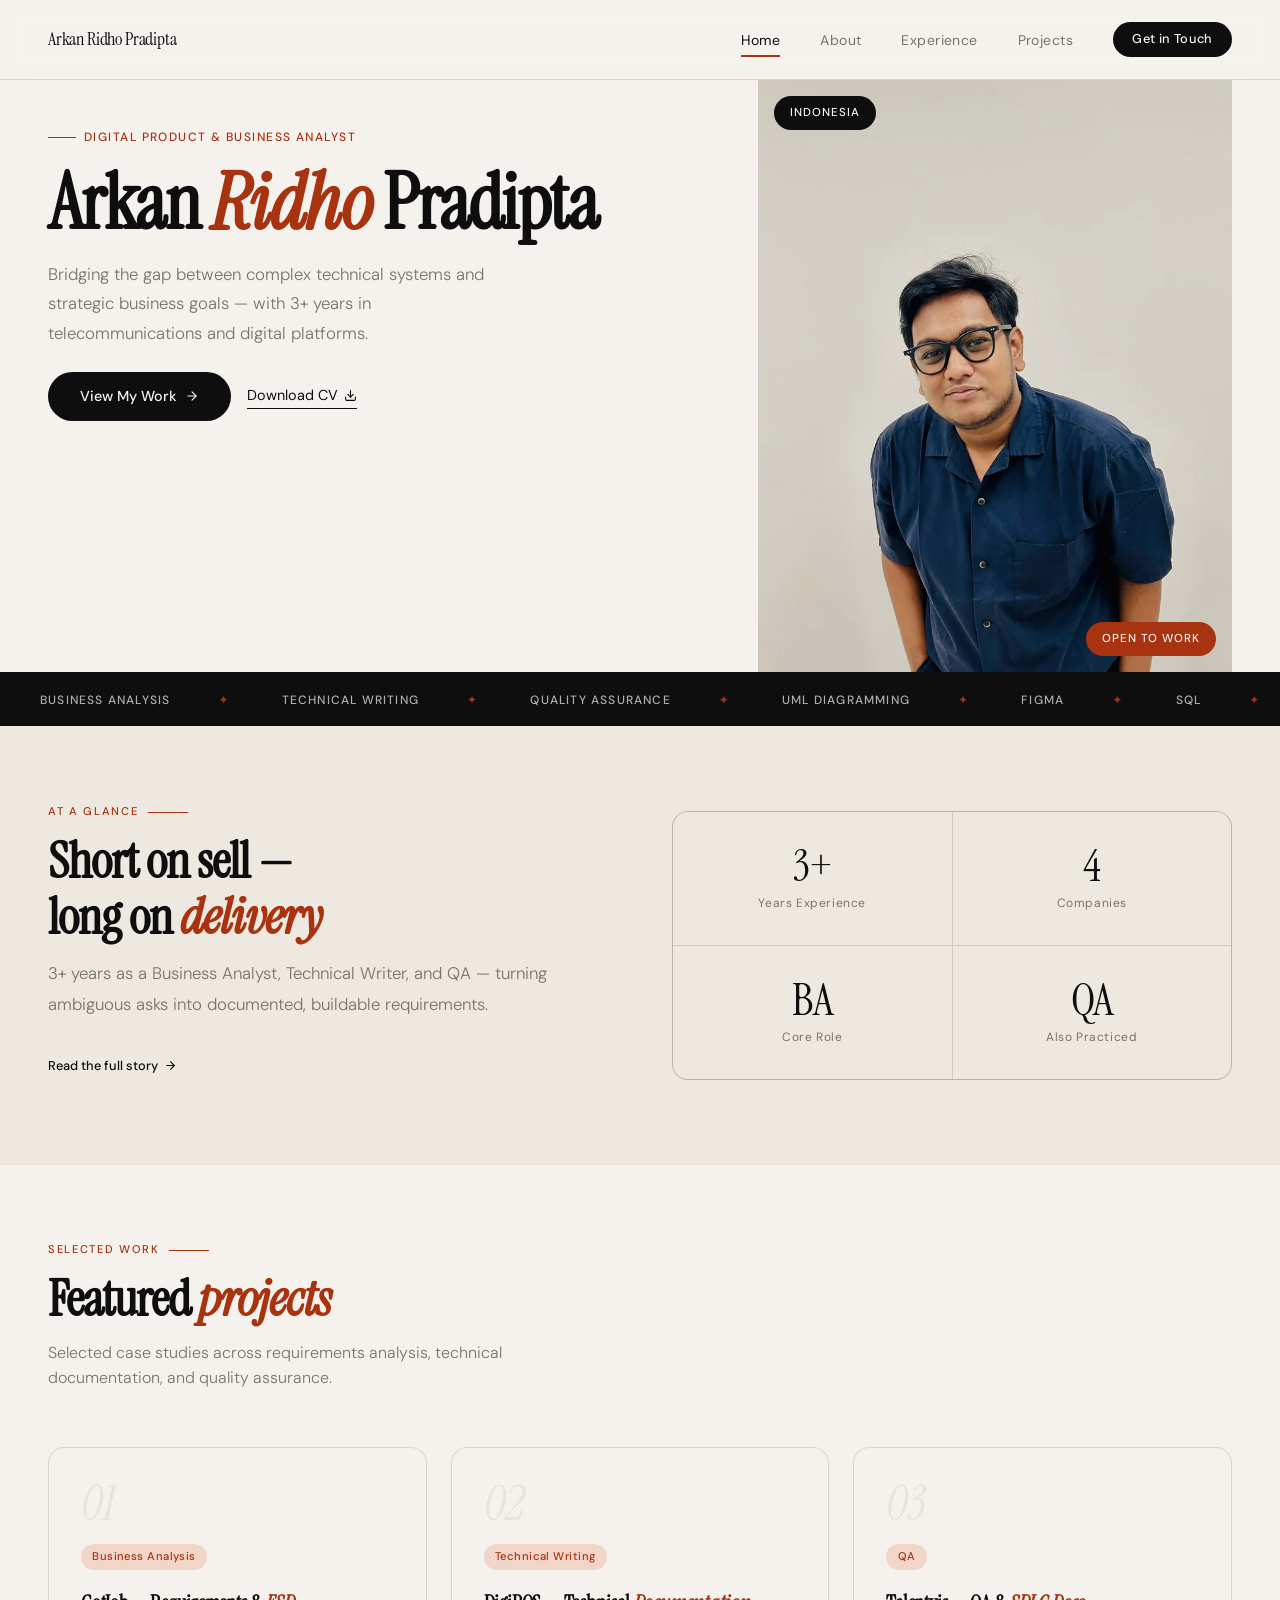
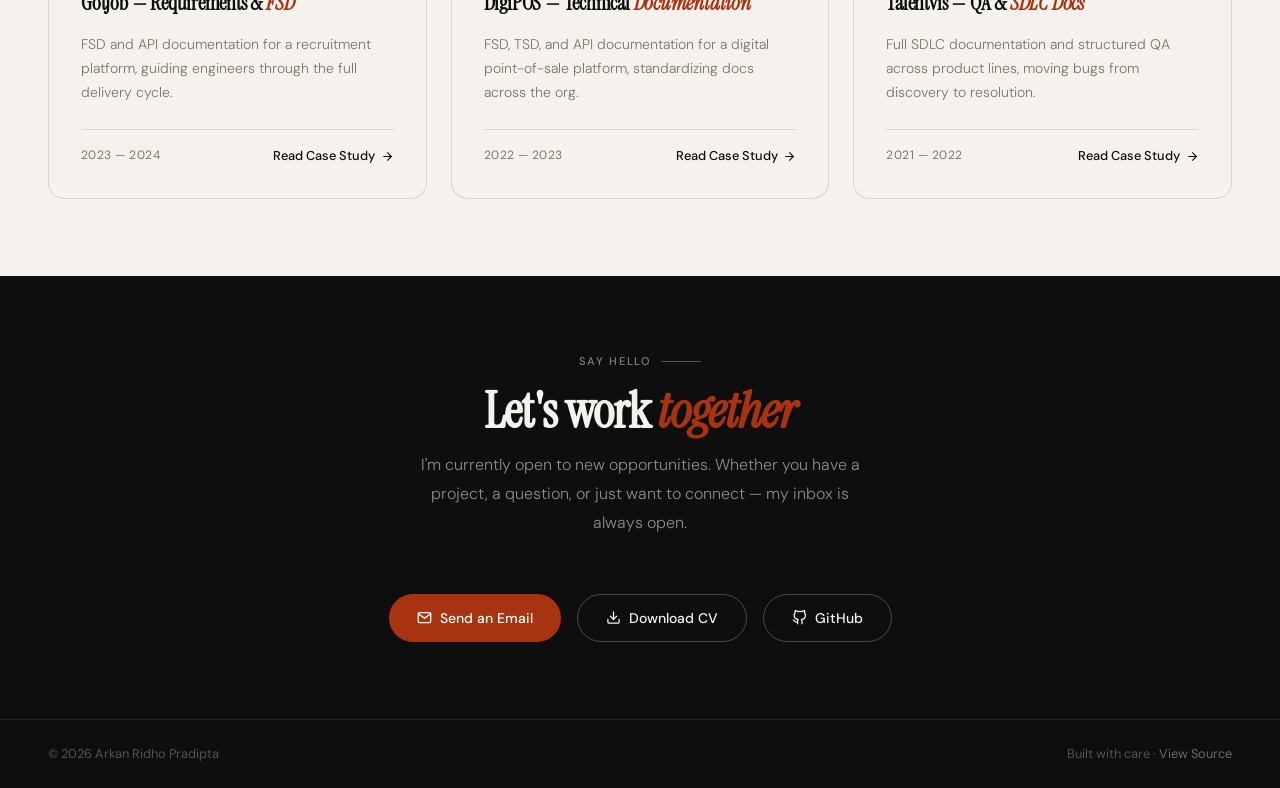
==== commit b314ce43: "a11y+perf: AA contrast, skip links + main landmarks, form a11y, Escape close, marquee fixes" ====
--- a/index.html
+++ b/index.html
@@ -309,7 +309,7 @@
   }
   .featured-card:hover::before { transform: scaleX(1); }
   .featured-card:hover {
-    border-color: rgba(200,82,42,0.3);
+    border-color: rgba(168,51,16,0.3);
     transform: translateY(-3px);
     box-shadow: 0 16px 40px rgba(14,14,14,0.08);
   }
@@ -357,16 +357,13 @@
   .featured-card:hover .featured-link { color: var(--accent); }
   .featured-link svg { width: 13px; height: 13px; stroke: currentColor; fill: none; stroke-width: 2; stroke-linecap: round; stroke-linejoin: round; }
 
-  /* Keep the marquee alive even when the OS/browser prefers reduced motion */
-  @media (prefers-reduced-motion: reduce) {
-    .marquee-inner {
-      animation-duration: 22s !important;
-      animation-iteration-count: infinite !important;
-    }
-  }
+  /* Reduced-motion: the marquee is governed by the shared reduce rule
+     in styles.css, which stops the animation (WCAG 2.2.2). Do NOT
+     re-enable it here with !important — that defeats the preference. */
 </style>
 </head>
 <body>
+  <a class="skip-link" href="#main">Skip to main content</a>
 
 <!-- NAV -->
 <nav class="nav" aria-label="Main navigation">
@@ -375,13 +372,15 @@
     <svg viewBox="0 0 24 24" aria-hidden="true"><line x1="3" y1="6" x2="21" y2="6"/><line x1="3" y1="12" x2="21" y2="12"/><line x1="3" y1="18" x2="21" y2="18"/></svg>
   </button>
   <ul class="nav-links" id="nav-links">
-    <li><a href="index.html" class="active">Home</a></li>
+    <li><a href="index.html">Home</a></li>
     <li><a href="about.html">About</a></li>
     <li><a href="work.html">Experience</a></li>
     <li><a href="projects.html">Projects</a></li>
     <li><a href="contact.html" class="nav-cta">Get in Touch</a></li>
   </ul>
 </nav>
+
+<main id="main">
 
 <!-- HERO -->
 <section class="hero" aria-label="Introduction">
@@ -551,6 +550,8 @@
   </div>
 </section>
 
+</main>
+
 <footer class="footer">
   <span>© <span id="year">2026</span> Arkan Ridho Pradipta</span>
   <span>Built with care · <a href="https://github.com/pradiptarkan/portofolio" target="_blank" rel="noopener">View Source</a></span>
--- a/styles.css
+++ b/styles.css
@@ -1,6 +1,29 @@
 /* ==========================================================================
    PORTFOLIO — DESIGN SYSTEM / SHARED STYLES
-   Single source of truth for all pages.
+   Single source of truth for ALL pages. Each page also has a small
+   <style> block with page-specific rules (labeled per section).
+
+   ── FILE MAP ────────────────────────────────────────────────────────────
+   1. Design tokens          → colors, fonts, spacing, layout caps  (:root)
+   2. Header heights         → --nav-height per breakpoint
+   3. Container + Reset      → caps/centers content at 1440px
+   4. Navigation             → mobile bar + panel, desktop row, active state
+   5. Buttons                → btn-primary / btn-outline / btn-link-arrow /
+                               btn-accent  (touch targets ≥ 44px)
+   6. Section primitives     → section, section-label, section-title,
+                               page-header
+   7. Footer
+   8. Animations             → fade-up reveal
+   9. Case study / project   → case-* components (shared by project-*.html)
+
+   ── QUICK EDITS ─────────────────────────────────────────────────────────
+   · Change brand color  → --accent in :root
+   · Change background   → --paper / --paper-warm / --ink in :root
+   · Change fonts        → --serif / --sans in :root
+   · Change section gaps → the "section padding" rules in Section primitives
+   · Change breakpoints  → the @media (min-width: ...) blocks
+
+   Full how-to guide: open instruction.txt in the project root.
    ========================================================================== */
 
 /* ── Design tokens ─────────────────────────────────────────────────────── */
@@ -8,8 +31,12 @@
   --ink: #0e0e0e;
   --paper: #f5f2ed;
   --paper-warm: #ede9e0;
-  --accent: #c8522a;
+  /* Brand accent — #a83310 is the AA-safe version of the original
+     #c8522a: ≥4.5:1 on paper and accent-light (small text/buttons). */
+  --accent: #a83310;
   --accent-light: #f0d5c8;
+  /* Light accent for hover states on DARK surfaces (e.g. footer links). */
+  --accent-bright: #dc7a4c;
   --muted: #7a7469;
   --border: rgba(14, 14, 14, 0.12);
   --serif: 'Instrument Serif', Georgia, serif;
@@ -86,6 +113,28 @@
   outline-offset: 2px;
   border-radius: 2px;
 }
+
+/* ── Skip-to-content (WCAG 2.4.1 — first focusable element on every page) ── */
+.skip-link {
+  position: absolute;
+  top: 1rem;
+  left: 1rem;
+  z-index: 1000;
+  background: var(--ink);
+  color: var(--paper);
+  padding: 0.75rem 1.5rem;
+  border-radius: 0.6rem;
+  font-size: 0.9rem;
+  font-weight: 500;
+  text-decoration: none;
+  transform: translateY(-300%);
+  transition: transform 0.2s ease;
+}
+.skip-link:focus-visible { transform: none; }
+.skip-link:not(:focus) { clip-path: inset(50%); clip: rect(0 0 0 0); overflow: hidden; white-space: nowrap; }
+
+/* Landmark content: brings the scroll target below the fixed nav. */
+main { scroll-margin-top: calc(var(--nav-height) + 1rem); }
 
 /* ── Navigation (mobile-first) ─────────────────────────────────────────── */
 .nav {
@@ -310,6 +359,7 @@
 /* Cap page content at 1440px and keep it centered on ultra-wide screens. */
 section { max-width: var(--max-w); margin-inline: auto; }
 
+/* Vertical rhythm for every page: tighten/loosen here and all pages follow. */
 section {
   padding-block: clamp(3.5rem, 8vw, 6rem);
   padding-inline: var(--gutter);
@@ -415,7 +465,7 @@
   color: rgba(245, 242, 237, 0.3);
 }
 .footer a { color: rgba(245, 242, 237, 0.4); text-decoration: none; }
-.footer a:hover { color: var(--accent); }
+.footer a:hover { color: var(--accent-bright); }
 @media (min-width: 768px) {
   .footer {
     flex-direction: row;
@@ -523,7 +573,7 @@
 @media (min-width: 1024px) {
   .case-facts { position: sticky; top: calc(var(--nav-height) + 2rem); }
 }
-.case-facts h3 {
+.case-facts .case-facts-title {
   font-family: var(--serif);
   font-size: 1.1rem;
   margin-bottom: 1.25rem;
